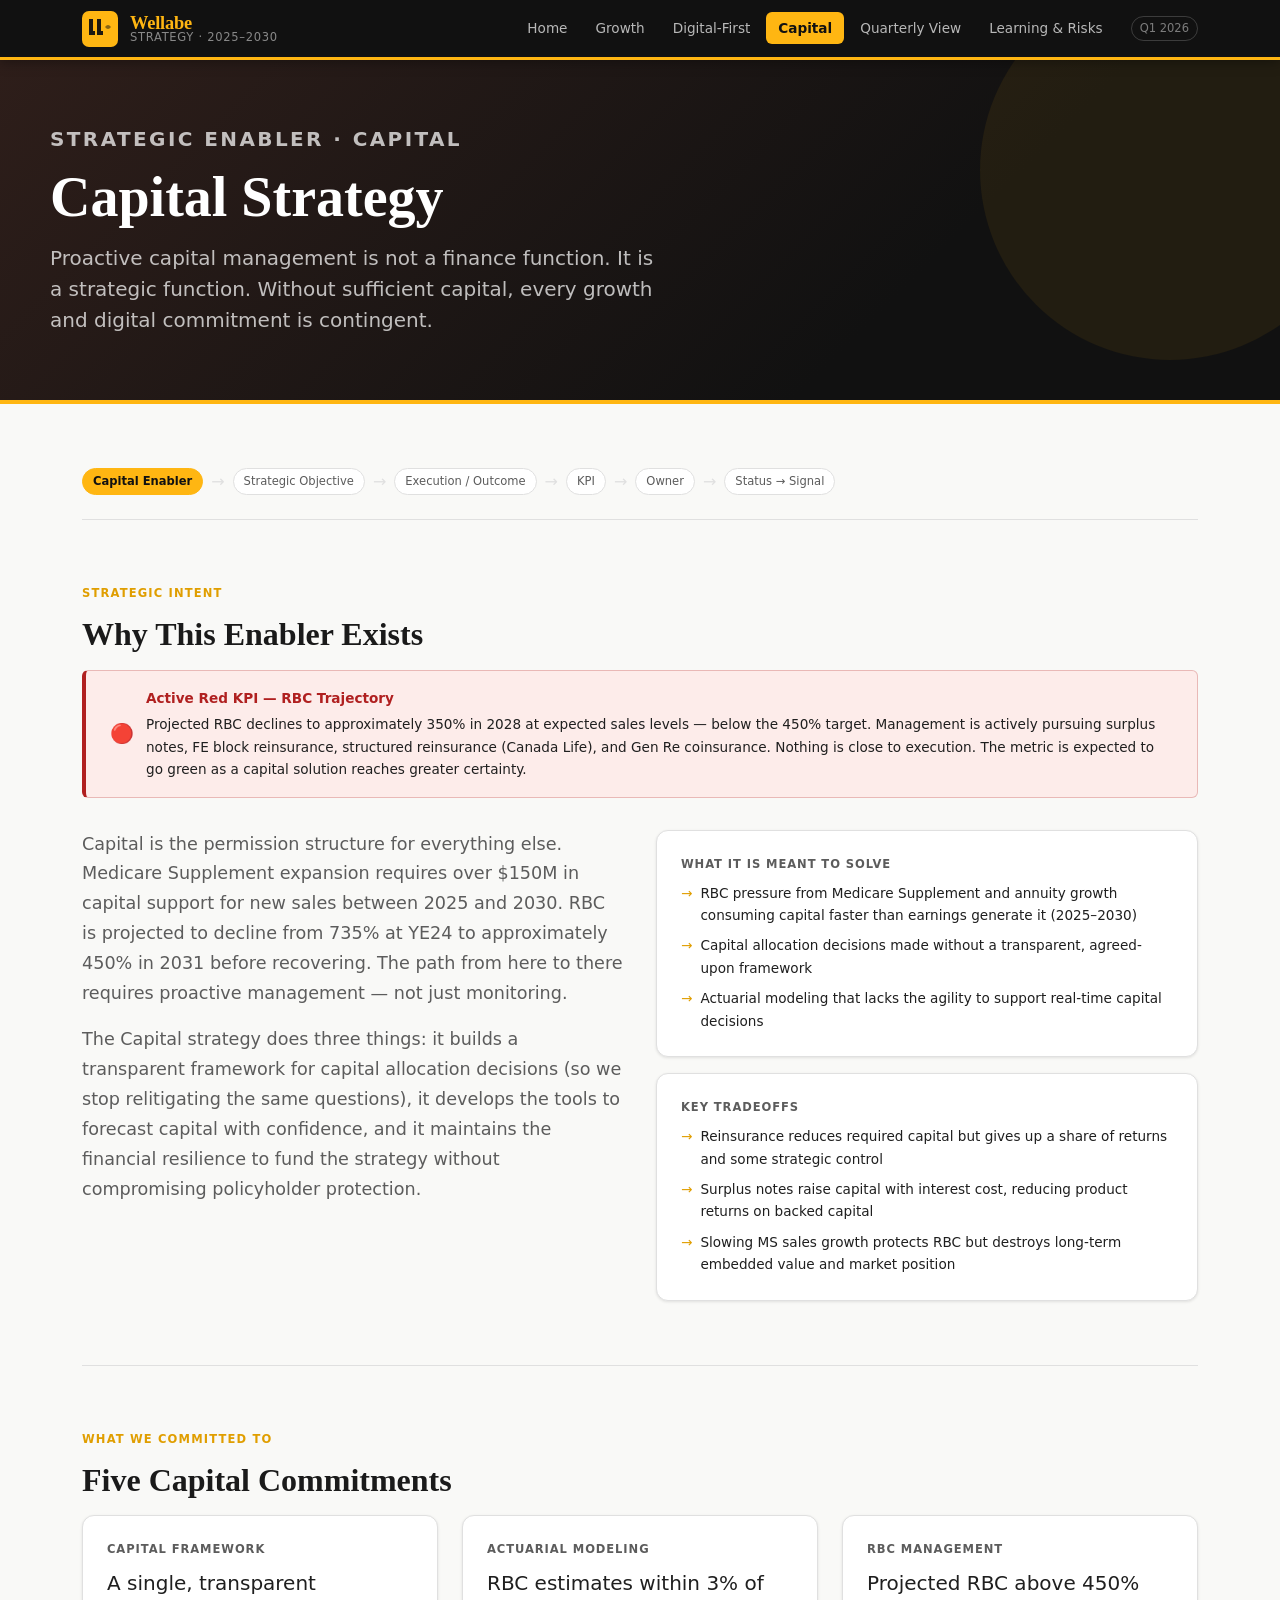
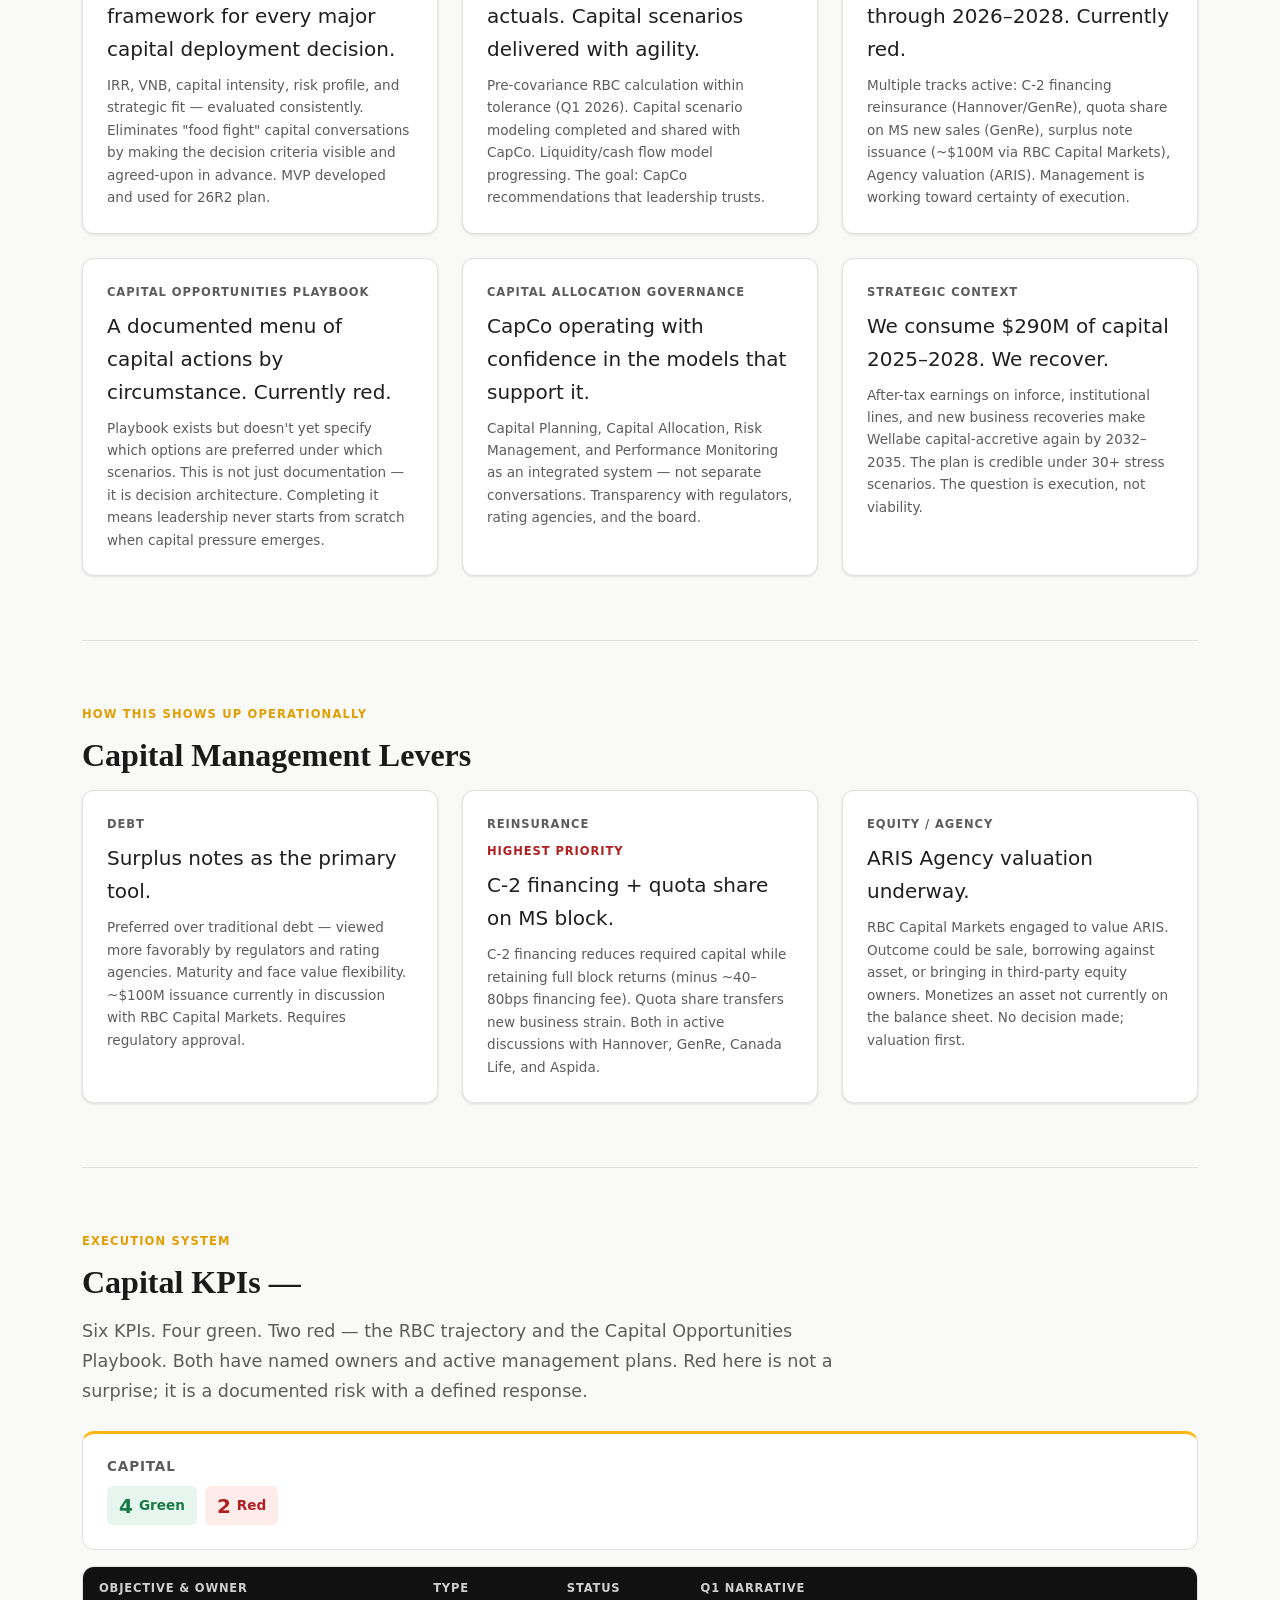
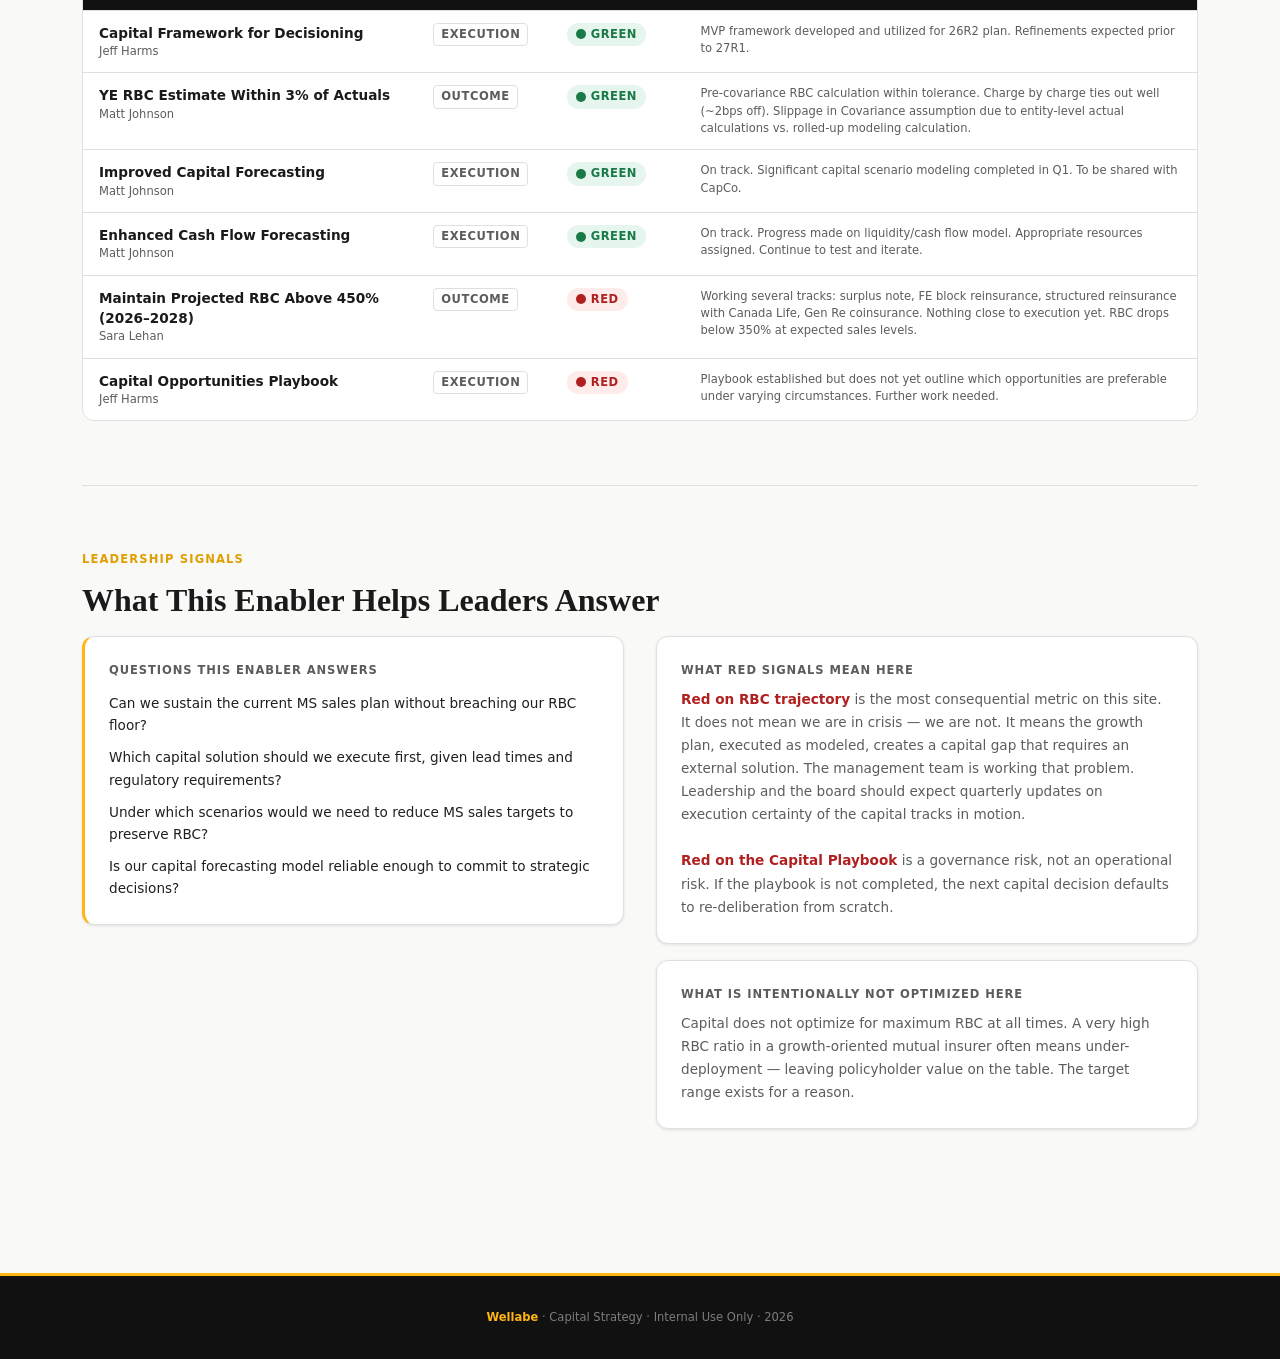
==== capital.html @ 517842a7 "Add files via upload" ====
<!DOCTYPE html>
<html lang="en">
<head>
  <meta charset="UTF-8">
  <meta name="viewport" content="width=device-width, initial-scale=1.0">
  <title>Capital Strategy — Wellabe 2025–2030</title>
  <link rel="stylesheet" href="css/style.css">
</head>
<body data-section="capital">

<nav class="site-nav">
  <div class="nav-inner">
    <a href="index.html" class="nav-logo">
      <svg class="nav-logo-icon" viewBox="0 0 36 36" fill="none" xmlns="http://www.w3.org/2000/svg">
        <rect width="36" height="36" rx="7" fill="#FFB612"/>
        <path d="M7 8 L7 24 L13 24 L13 20 L11 20 L11 8 Z" fill="#111111" opacity="0.95"/>
        <path d="M15 8 L15 24 L21 24 L21 20 L19 20 L19 8 Z" fill="#111111" opacity="0.95"/>
        <path d="M23 16 Q26 12 29 16 Q26 20 23 16 Z" fill="#111111" opacity="0.5"/>
      </svg>
      <div class="nav-logo-text">
        <span class="nav-logo-brand">Wellabe</span>
        <span class="nav-logo-sub">Strategy · 2025–2030</span>
      </div>
    </a>
    <ul class="nav-links">
      <li><a href="index.html"     class="nav-link">Home</a></li>
      <li><a href="growth.html"    class="nav-link">Growth</a></li>
      <li><a href="digital.html"   class="nav-link">Digital-First</a></li>
      <li><a href="capital.html"   class="nav-link active">Capital</a></li>
      <li><a href="quarterly.html" class="nav-link">Quarterly View</a></li>
      <li><a href="learning.html"  class="nav-link">Learning &amp; Risks</a></li>
      <span class="nav-badge" id="kpi-quarter"></span>
    </ul>
  </div>
</nav>

<header class="page-header capital">
  <div class="page-header-inner">
    <p class="page-header-eyebrow">Strategic Enabler · Capital</p>
    <h1>Capital Strategy</h1>
    <p>Proactive capital management is not a finance function. It is a strategic function. Without sufficient capital, every growth and digital commitment is contingent.</p>
  </div>
</header>

<main>
  <div class="page-wrap">

    <!-- TRACEABILITY -->
    <section class="section" style="padding-bottom:0;">
      <div class="trace-chain">
        <span class="trace-chain-item active">Capital Enabler</span>
        <span class="trace-chain-arrow">→</span>
        <span class="trace-chain-item">Strategic Objective</span>
        <span class="trace-chain-arrow">→</span>
        <span class="trace-chain-item">Execution / Outcome</span>
        <span class="trace-chain-arrow">→</span>
        <span class="trace-chain-item">KPI</span>
        <span class="trace-chain-arrow">→</span>
        <span class="trace-chain-item">Owner</span>
        <span class="trace-chain-arrow">→</span>
        <span class="trace-chain-item">Status → Signal</span>
      </div>
    </section>

    <!-- STRATEGIC INTENT -->
    <section class="section" aria-labelledby="intent-heading">
      <p class="section-label">Strategic Intent</p>
      <h2 class="section-title" id="intent-heading">Why This Enabler Exists</h2>

      <!-- Alert banner for active red KPI -->
      <div style="background:var(--status-red-bg);border:1px solid rgba(176,32,32,0.25);border-left:4px solid var(--status-red);border-radius:var(--radius);padding:var(--space-4) var(--space-5);margin-bottom:var(--space-6);">
        <div style="display:flex;align-items:center;gap:var(--space-3);">
          <span style="font-size:1.2rem;">🔴</span>
          <div>
            <p style="font-weight:700;color:var(--status-red);font-size:var(--text-sm);">Active Red KPI — RBC Trajectory</p>
            <p style="font-size:var(--text-sm);color:var(--wb-ink);margin-top:0.25rem;">Projected RBC declines to approximately 350% in 2028 at expected sales levels — below the 450% target. Management is actively pursuing surplus notes, FE block reinsurance, structured reinsurance (Canada Life), and Gen Re coinsurance. Nothing is close to execution. The metric is expected to go green as a capital solution reaches greater certainty.</p>
          </div>
        </div>
      </div>

      <div class="two-col">
        <div>
          <p class="section-body">Capital is the permission structure for everything else. Medicare Supplement expansion requires over $150M in capital support for new sales between 2025 and 2030. RBC is projected to decline from 735% at YE24 to approximately 450% in 2031 before recovering. The path from here to there requires proactive management — not just monitoring.</p>
          <p class="section-body" style="margin-top:1rem;">The Capital strategy does three things: it builds a transparent framework for capital allocation decisions (so we stop relitigating the same questions), it develops the tools to forecast capital with confidence, and it maintains the financial resilience to fund the strategy without compromising policyholder protection.</p>
        </div>
        <div>
          <div class="card" style="margin-bottom:var(--space-4);">
            <p class="card-label">What It Is Meant To Solve</p>
            <ul style="display:flex;flex-direction:column;gap:0.5rem;margin-top:0.5rem;">
              <li style="font-size:var(--text-sm);color:var(--wb-ink);display:flex;gap:0.5rem;"><span style="color:var(--wb-yellow-dark);">→</span>RBC pressure from Medicare Supplement and annuity growth consuming capital faster than earnings generate it (2025–2030)</li>
              <li style="font-size:var(--text-sm);color:var(--wb-ink);display:flex;gap:0.5rem;"><span style="color:var(--wb-yellow-dark);">→</span>Capital allocation decisions made without a transparent, agreed-upon framework</li>
              <li style="font-size:var(--text-sm);color:var(--wb-ink);display:flex;gap:0.5rem;"><span style="color:var(--wb-yellow-dark);">→</span>Actuarial modeling that lacks the agility to support real-time capital decisions</li>
            </ul>
          </div>
          <div class="card">
            <p class="card-label">Key Tradeoffs</p>
            <ul style="display:flex;flex-direction:column;gap:0.5rem;margin-top:0.5rem;">
              <li style="font-size:var(--text-sm);color:var(--wb-ink);display:flex;gap:0.5rem;"><span style="color:var(--wb-yellow-dark);">→</span>Reinsurance reduces required capital but gives up a share of returns and some strategic control</li>
              <li style="font-size:var(--text-sm);color:var(--wb-ink);display:flex;gap:0.5rem;"><span style="color:var(--wb-yellow-dark);">→</span>Surplus notes raise capital with interest cost, reducing product returns on backed capital</li>
              <li style="font-size:var(--text-sm);color:var(--wb-ink);display:flex;gap:0.5rem;"><span style="color:var(--wb-yellow-dark);">→</span>Slowing MS sales growth protects RBC but destroys long-term embedded value and market position</li>
            </ul>
          </div>
        </div>
      </div>
    </section>

    <!-- WHAT WE COMMITTED TO -->
    <section class="section" aria-labelledby="objectives-heading">
      <p class="section-label">What We Committed To</p>
      <h2 class="section-title" id="objectives-heading">Five Capital Commitments</h2>
      <div class="three-col">

        <div class="card">
          <p class="card-label">Capital Framework</p>
          <p class="card-title">A single, transparent framework for every major capital deployment decision.</p>
          <p class="card-body">IRR, VNB, capital intensity, risk profile, and strategic fit — evaluated consistently. Eliminates "food fight" capital conversations by making the decision criteria visible and agreed-upon in advance. MVP developed and used for 26R2 plan.</p>
        </div>

        <div class="card">
          <p class="card-label">Actuarial Modeling</p>
          <p class="card-title">RBC estimates within 3% of actuals. Capital scenarios delivered with agility.</p>
          <p class="card-body">Pre-covariance RBC calculation within tolerance (Q1 2026). Capital scenario modeling completed and shared with CapCo. Liquidity/cash flow model progressing. The goal: CapCo recommendations that leadership trusts.</p>
        </div>

        <div class="card">
          <p class="card-label">RBC Management</p>
          <p class="card-title">Projected RBC above 450% through 2026–2028. Currently red.</p>
          <p class="card-body">Multiple tracks active: C-2 financing reinsurance (Hannover/GenRe), quota share on MS new sales (GenRe), surplus note issuance (~$100M via RBC Capital Markets), Agency valuation (ARIS). Management is working toward certainty of execution.</p>
        </div>

        <div class="card">
          <p class="card-label">Capital Opportunities Playbook</p>
          <p class="card-title">A documented menu of capital actions by circumstance. Currently red.</p>
          <p class="card-body">Playbook exists but doesn't yet specify which options are preferred under which scenarios. This is not just documentation — it is decision architecture. Completing it means leadership never starts from scratch when capital pressure emerges.</p>
        </div>

        <div class="card">
          <p class="card-label">Capital Allocation Governance</p>
          <p class="card-title">CapCo operating with confidence in the models that support it.</p>
          <p class="card-body">Capital Planning, Capital Allocation, Risk Management, and Performance Monitoring as an integrated system — not separate conversations. Transparency with regulators, rating agencies, and the board.</p>
        </div>

        <div class="card">
          <p class="card-label">Strategic Context</p>
          <p class="card-title">We consume $290M of capital 2025–2028. We recover.</p>
          <p class="card-body">After-tax earnings on inforce, institutional lines, and new business recoveries make Wellabe capital-accretive again by 2032–2035. The plan is credible under 30+ stress scenarios. The question is execution, not viability.</p>
        </div>

      </div>
    </section>

    <!-- CAPITAL LEVERS -->
    <section class="section" aria-labelledby="levers-heading">
      <p class="section-label">How This Shows Up Operationally</p>
      <h2 class="section-title" id="levers-heading">Capital Management Levers</h2>
      <div class="three-col">
        <div class="card">
          <p class="card-label">Debt</p>
          <p class="card-title">Surplus notes as the primary tool.</p>
          <p class="card-body">Preferred over traditional debt — viewed more favorably by regulators and rating agencies. Maturity and face value flexibility. ~$100M issuance currently in discussion with RBC Capital Markets. Requires regulatory approval.</p>
        </div>
        <div class="card">
          <p class="card-label">Reinsurance</p>
          <p class="card-label" style="color:var(--status-red);margin-top:0.5rem;">Highest Priority</p>
          <p class="card-title">C-2 financing + quota share on MS block.</p>
          <p class="card-body">C-2 financing reduces required capital while retaining full block returns (minus ~40–80bps financing fee). Quota share transfers new business strain. Both in active discussions with Hannover, GenRe, Canada Life, and Aspida.</p>
        </div>
        <div class="card">
          <p class="card-label">Equity / Agency</p>
          <p class="card-title">ARIS Agency valuation underway.</p>
          <p class="card-body">RBC Capital Markets engaged to value ARIS. Outcome could be sale, borrowing against asset, or bringing in third-party equity owners. Monetizes an asset not currently on the balance sheet. No decision made; valuation first.</p>
        </div>
      </div>
    </section>

    <!-- KPI SECTION -->
    <section class="section" aria-labelledby="kpi-heading">
      <p class="section-label">Execution System</p>
      <h2 class="section-title" id="kpi-heading">Capital KPIs — <span id="kpi-quarter"></span></h2>
      <p class="section-body" style="margin-bottom:var(--space-5);">Six KPIs. Four green. Two red — the RBC trajectory and the Capital Opportunities Playbook. Both have named owners and active management plans. Red here is not a surprise; it is a documented risk with a defined response.</p>

      <div id="kpi-summary"></div>

      <div class="kpi-table-wrap">
        <table class="kpi-table" aria-label="Capital KPI status table">
          <thead>
            <tr>
              <th style="width:30%">Objective &amp; Owner</th>
              <th style="width:12%">Type</th>
              <th style="width:12%">Status</th>
              <th>Q1 Narrative</th>
            </tr>
          </thead>
          <tbody id="kpi-table-body">
            <tr><td colspan="4" style="padding:2rem;text-align:center;color:var(--wb-muted);">Loading KPI data…</td></tr>
          </tbody>
        </table>
      </div>
    </section>

    <!-- LEADERSHIP SIGNALS -->
    <section class="section" aria-labelledby="decisions-heading">
      <p class="section-label">Leadership Signals</p>
      <h2 class="section-title" id="decisions-heading">What This Enabler Helps Leaders Answer</h2>
      <div class="two-col">
        <div>
          <div class="card" style="border-left:3px solid var(--wb-yellow);">
            <p class="card-label">Questions This Enabler Answers</p>
            <ul style="display:flex;flex-direction:column;gap:0.6rem;margin-top:0.75rem;">
              <li style="font-size:var(--text-sm);">Can we sustain the current MS sales plan without breaching our RBC floor?</li>
              <li style="font-size:var(--text-sm);">Which capital solution should we execute first, given lead times and regulatory requirements?</li>
              <li style="font-size:var(--text-sm);">Under which scenarios would we need to reduce MS sales targets to preserve RBC?</li>
              <li style="font-size:var(--text-sm);">Is our capital forecasting model reliable enough to commit to strategic decisions?</li>
            </ul>
          </div>
        </div>
        <div>
          <div class="card">
            <p class="card-label">What Red Signals Mean Here</p>
            <p style="font-size:var(--text-sm);color:var(--wb-muted);margin-top:0.5rem;line-height:1.7;">
              <strong style="color:var(--status-red);">Red on RBC trajectory</strong> is the most consequential metric on this site. It does not mean we are in crisis — we are not. It means the growth plan, executed as modeled, creates a capital gap that requires an external solution. The management team is working that problem. Leadership and the board should expect quarterly updates on execution certainty of the capital tracks in motion.<br><br>
              <strong style="color:var(--status-red);">Red on the Capital Playbook</strong> is a governance risk, not an operational risk. If the playbook is not completed, the next capital decision defaults to re-deliberation from scratch.
            </p>
          </div>
          <div class="card" style="margin-top:var(--space-4);">
            <p class="card-label">What Is Intentionally Not Optimized Here</p>
            <p style="font-size:var(--text-sm);color:var(--wb-muted);margin-top:0.5rem;line-height:1.7;">Capital does not optimize for maximum RBC at all times. A very high RBC ratio in a growth-oriented mutual insurer often means under-deployment — leaving policyholder value on the table. The target range exists for a reason.</p>
          </div>
        </div>
      </div>
    </section>

  </div>
</main>

<footer class="site-footer">
  <p><strong>Wellabe</strong> · Capital Strategy · Internal Use Only · <script>document.write(new Date().getFullYear())</script></p>
</footer>

<script src="js/main.js"></script>
</body>
</html>
---- css/style.css ----
/* ============================================================
   WELLABE STRATEGY OPERATING SYSTEM — STYLESHEET
   Brand: Wellabe yellow (#FFB612) + black (#1A1A1A)
   ============================================================ */

/* ---- DESIGN TOKENS ---- */
:root {
  /* Wellabe brand palette — yellow & black */
  --wb-yellow:       #FFB612;   /* Primary brand yellow */
  --wb-yellow-dark:  #E09E00;
  --wb-yellow-light: #FFF8E1;
  --wb-yellow-mid:   #FFD970;

  --wb-black:        #111111;   /* Deep black */
  --wb-slate:        #1A1A1A;   /* Near-black for headers */
  --wb-ink:          #1F1F1F;
  --wb-muted:        #5C5C5C;
  --wb-border:       #E0E0E0;

  --wb-bg:           #F9F9F7;
  --wb-white:        #FFFFFF;

  /* Status colors */
  --status-green:    #1A7A47;
  --status-green-bg: #E6F5ED;
  --status-yellow:   #8A6200;
  --status-yellow-bg:#FFF8E1;
  --status-red:      #B02020;
  --status-red-bg:   #FDECEA;

  /* Type scale */
  --font-display: 'Playfair Display', Georgia, serif;
  --font-body:    'DM Sans', system-ui, sans-serif;

  --text-xs:   0.72rem;
  --text-sm:   0.85rem;
  --text-base: 1rem;
  --text-md:   1.1rem;
  --text-lg:   1.25rem;
  --text-xl:   1.55rem;
  --text-2xl:  2rem;
  --text-3xl:  2.75rem;
  --text-hero: 3.5rem;

  --space-1: 0.25rem;
  --space-2: 0.5rem;
  --space-3: 0.75rem;
  --space-4: 1rem;
  --space-5: 1.5rem;
  --space-6: 2rem;
  --space-8: 3rem;
  --space-10: 4rem;
  --space-12: 5rem;

  --radius-sm: 3px;
  --radius:    6px;
  --radius-lg: 12px;

  --shadow-sm: 0 1px 3px rgba(0,0,0,0.10);
  --shadow:    0 2px 10px rgba(0,0,0,0.13);
  --shadow-lg: 0 8px 32px rgba(0,0,0,0.16);

  --max-w: 1180px;
  --nav-h: 60px;
}

/* ---- RESET & BASE ---- */
*, *::before, *::after { box-sizing: border-box; margin: 0; padding: 0; }
html { font-size: 16px; scroll-behavior: smooth; }
body {
  font-family: var(--font-body);
  font-size: var(--text-base);
  color: var(--wb-ink);
  background: var(--wb-bg);
  line-height: 1.65;
  -webkit-font-smoothing: antialiased;
}
a { color: var(--wb-black); text-decoration: none; }
a:hover { text-decoration: underline; }
h1, h2, h3, h4, h5 {
  font-family: var(--font-display);
  color: var(--wb-slate);
  line-height: 1.2;
  font-weight: 700;
}
img { display: block; max-width: 100%; }
ul { list-style: none; }

@import url('https://fonts.googleapis.com/css2?family=Playfair+Display:wght@600;700;800&family=DM+Sans:wght@300;400;500;600&display=swap');

/* ============================================================
   NAVIGATION
   ============================================================ */
.site-nav {
  position: sticky;
  top: 0;
  z-index: 100;
  background: var(--wb-black);
  border-bottom: 3px solid var(--wb-yellow);
  height: var(--nav-h);
  display: flex;
  align-items: center;
  box-shadow: 0 2px 12px rgba(0,0,0,0.35);
}

.nav-inner {
  max-width: var(--max-w);
  margin: 0 auto;
  padding: 0 var(--space-6);
  width: 100%;
  display: flex;
  align-items: center;
  justify-content: space-between;
  gap: var(--space-6);
}

.nav-logo {
  display: flex;
  align-items: center;
  gap: var(--space-3);
  text-decoration: none;
  flex-shrink: 0;
}
.nav-logo:hover { text-decoration: none; }

.nav-logo-icon { width: 36px; height: 36px; flex-shrink: 0; }

.nav-logo-text {
  display: flex;
  flex-direction: column;
  line-height: 1;
}

.nav-logo-brand {
  font-family: var(--font-display);
  font-size: 1.15rem;
  font-weight: 700;
  color: var(--wb-yellow);
  letter-spacing: -0.01em;
}

.nav-logo-sub {
  font-size: var(--text-xs);
  color: rgba(255,255,255,0.5);
  letter-spacing: 0.06em;
  text-transform: uppercase;
  font-weight: 500;
}

.nav-links {
  display: flex;
  align-items: center;
  gap: var(--space-1);
}

.nav-link {
  font-size: var(--text-sm);
  font-weight: 500;
  color: rgba(255,255,255,0.7);
  padding: var(--space-2) var(--space-3);
  border-radius: var(--radius);
  transition: color 0.15s, background 0.15s;
  white-space: nowrap;
}
.nav-link:hover { color: var(--wb-yellow); background: rgba(255,182,18,0.12); text-decoration: none; }
.nav-link.active { color: var(--wb-black); background: var(--wb-yellow); font-weight: 600; }

.nav-badge {
  display: inline-flex;
  align-items: center;
  gap: var(--space-1);
  font-size: var(--text-xs);
  color: rgba(255,255,255,0.45);
  border: 1px solid rgba(255,255,255,0.18);
  border-radius: 20px;
  padding: 2px var(--space-2);
  margin-left: var(--space-3);
  font-weight: 500;
}

/* ============================================================
   PAGE WRAPPER
   ============================================================ */
.page-wrap {
  max-width: var(--max-w);
  margin: 0 auto;
  padding: 0 var(--space-6);
}

/* ============================================================
   HERO / PAGE HEADERS
   ============================================================ */
.page-header {
  background: var(--wb-black);
  color: var(--wb-white);
  padding: var(--space-10) var(--space-6);
  position: relative;
  overflow: hidden;
  border-bottom: 4px solid var(--wb-yellow);
}

.page-header::before {
  content: '';
  position: absolute;
  inset: 0;
  background: linear-gradient(135deg, #2a2a2a 0%, var(--wb-black) 70%);
}

/* Yellow accent circle */
.page-header::after {
  content: '';
  position: absolute;
  top: -80px;
  right: -80px;
  width: 380px;
  height: 380px;
  border-radius: 50%;
  background: var(--wb-yellow);
  opacity: 0.07;
  pointer-events: none;
}

.page-header-inner {
  position: relative;
  max-width: var(--max-w);
  margin: 0 auto;
}

.page-header-eyebrow {
  font-size: var(--text-xs);
  letter-spacing: 0.12em;
  text-transform: uppercase;
  color: var(--wb-yellow);
  font-weight: 600;
  margin-bottom: var(--space-3);
}

.page-header h1 {
  font-size: var(--text-hero);
  color: var(--wb-white);
  max-width: 720px;
  margin-bottom: var(--space-4);
  line-height: 1.08;
}

.page-header p {
  font-size: var(--text-lg);
  color: rgba(255,255,255,0.72);
  max-width: 620px;
  line-height: 1.55;
}

/* Enabler-specific accents */
.page-header.growth::before  { background: linear-gradient(135deg, #1e2e1e 0%, var(--wb-black) 70%); }
.page-header.digital::before { background: linear-gradient(135deg, #1a1e2e 0%, var(--wb-black) 70%); }
.page-header.capital::before { background: linear-gradient(135deg, #2e1e1a 0%, var(--wb-black) 70%); }

/* ============================================================
   SECTION LAYOUT
   ============================================================ */
.section { padding: var(--space-10) 0; }
.section + .section { border-top: 1px solid var(--wb-border); }

.section-label {
  font-size: var(--text-xs);
  letter-spacing: 0.1em;
  text-transform: uppercase;
  color: var(--wb-yellow-dark);
  font-weight: 700;
  margin-bottom: var(--space-3);
}

.section-title { font-size: var(--text-2xl); margin-bottom: var(--space-4); }

.section-body {
  font-size: var(--text-md);
  color: var(--wb-muted);
  max-width: 760px;
  line-height: 1.7;
}

.two-col   { display: grid; grid-template-columns: 1fr 1fr; gap: var(--space-6); }
.three-col { display: grid; grid-template-columns: repeat(3, 1fr); gap: var(--space-5); }

/* ============================================================
   CARDS
   ============================================================ */
.card {
  background: var(--wb-white);
  border: 1px solid var(--wb-border);
  border-radius: var(--radius-lg);
  padding: var(--space-5);
  box-shadow: var(--shadow-sm);
}

.card-label {
  font-size: var(--text-xs);
  letter-spacing: 0.08em;
  text-transform: uppercase;
  color: var(--wb-muted);
  font-weight: 600;
  margin-bottom: var(--space-2);
}

.card-title { font-size: var(--text-lg); margin-bottom: var(--space-2); }
.card-body  { font-size: var(--text-sm); color: var(--wb-muted); line-height: 1.65; }

/* ============================================================
   STATUS CHIPS & DOTS
   ============================================================ */
.status-dot {
  display: inline-block;
  width: 10px; height: 10px;
  border-radius: 50%;
  flex-shrink: 0;
}
.status-dot.green  { background: var(--status-green); }
.status-dot.yellow { background: #F0B429; }
.status-dot.red    { background: var(--status-red); }

.status-chip {
  display: inline-flex;
  align-items: center;
  gap: 5px;
  font-size: var(--text-xs);
  font-weight: 600;
  letter-spacing: 0.04em;
  text-transform: uppercase;
  padding: 3px 9px;
  border-radius: 20px;
}
.status-chip.green  { color: var(--status-green);  background: var(--status-green-bg); }
.status-chip.yellow { color: var(--status-yellow); background: var(--status-yellow-bg); }
.status-chip.red    { color: var(--status-red);    background: var(--status-red-bg); }

/* ============================================================
   KPI SCORECARD
   ============================================================ */
.kpi-summary-bar {
  display: grid;
  grid-template-columns: repeat(3, 1fr);
  gap: var(--space-4);
  margin-bottom: var(--space-6);
}

.kpi-summary-card {
  background: var(--wb-white);
  border: 1px solid var(--wb-border);
  border-top: 3px solid var(--wb-yellow);
  border-radius: var(--radius-lg);
  padding: var(--space-5);
  display: flex;
  flex-direction: column;
  gap: var(--space-3);
}

.kpi-summary-card h4 {
  font-family: var(--font-body);
  font-size: var(--text-sm);
  font-weight: 600;
  color: var(--wb-muted);
  text-transform: uppercase;
  letter-spacing: 0.06em;
}

.kpi-summary-pills { display: flex; gap: var(--space-2); flex-wrap: wrap; }

.kpi-pill {
  display: flex;
  align-items: center;
  gap: 6px;
  padding: var(--space-2) var(--space-3);
  border-radius: var(--radius);
  font-size: var(--text-sm);
  font-weight: 600;
}
.kpi-pill .kpi-count { font-size: var(--text-lg); font-weight: 700; line-height: 1; }
.kpi-pill.green  { background: var(--status-green-bg);  color: var(--status-green); }
.kpi-pill.yellow { background: var(--status-yellow-bg); color: var(--status-yellow); }
.kpi-pill.red    { background: var(--status-red-bg);    color: var(--status-red); }

.kpi-table-wrap {
  overflow: hidden;
  border: 1px solid var(--wb-border);
  border-radius: var(--radius-lg);
  background: var(--wb-white);
  margin-top: var(--space-4);
}

.kpi-table {
  width: 100%;
  border-collapse: collapse;
  font-size: var(--text-sm);
}

.kpi-table th {
  background: var(--wb-black);
  color: rgba(255,255,255,0.8);
  font-family: var(--font-body);
  font-size: var(--text-xs);
  font-weight: 600;
  text-transform: uppercase;
  letter-spacing: 0.07em;
  padding: var(--space-3) var(--space-4);
  text-align: left;
}

.kpi-table td {
  padding: var(--space-3) var(--space-4);
  border-top: 1px solid var(--wb-border);
  vertical-align: top;
  line-height: 1.5;
}
.kpi-table tr:hover td { background: var(--wb-yellow-light); }
.kpi-table .kpi-objective { font-weight: 600; color: var(--wb-slate); }
.kpi-table .kpi-owner     { color: var(--wb-muted); font-size: var(--text-xs); }
.kpi-table .kpi-narrative { color: var(--wb-muted); font-size: var(--text-xs); max-width: 480px; }

.kpi-type-badge {
  display: inline-block;
  font-size: var(--text-xs);
  font-weight: 600;
  padding: 2px 7px;
  border-radius: 4px;
  border: 1px solid var(--wb-border);
  color: var(--wb-muted);
  text-transform: uppercase;
  letter-spacing: 0.05em;
}

/* ============================================================
   BELIEF BLOCKS
   ============================================================ */
.belief-grid { display: grid; grid-template-columns: repeat(2, 1fr); gap: var(--space-4); }

.belief-card {
  background: var(--wb-white);
  border: 1px solid var(--wb-border);
  border-left: 4px solid var(--wb-yellow);
  border-radius: var(--radius);
  padding: var(--space-4) var(--space-5);
}

.belief-card h4 {
  font-size: var(--text-base);
  margin-bottom: var(--space-2);
  font-family: var(--font-body);
  font-weight: 600;
}
.belief-card p { font-size: var(--text-sm); color: var(--wb-muted); line-height: 1.6; }

/* ============================================================
   ENABLER TILES
   ============================================================ */
.enabler-grid { display: grid; grid-template-columns: repeat(3, 1fr); gap: var(--space-5); }

.enabler-tile {
  background: var(--wb-white);
  border: 1px solid var(--wb-border);
  border-radius: var(--radius-lg);
  padding: var(--space-6);
  text-decoration: none;
  transition: box-shadow 0.2s, transform 0.2s, border-color 0.2s;
  display: flex;
  flex-direction: column;
  gap: var(--space-3);
  position: relative;
  overflow: hidden;
}
.enabler-tile:hover {
  box-shadow: var(--shadow-lg);
  transform: translateY(-2px);
  border-color: var(--wb-yellow);
  text-decoration: none;
}

.enabler-tile-accent {
  position: absolute;
  top: 0; left: 0; right: 0;
  height: 4px;
  background: var(--wb-yellow);
}

.enabler-tile-icon {
  width: 44px; height: 44px;
  border-radius: var(--radius);
  display: flex;
  align-items: center;
  justify-content: center;
  font-size: 1.3rem;
  background: var(--wb-yellow-light);
}

.enabler-tile h3 { font-size: var(--text-lg); color: var(--wb-slate); }
.enabler-tile p  { font-size: var(--text-sm); color: var(--wb-muted); line-height: 1.6; flex: 1; }

.enabler-tile-status {
  display: flex;
  align-items: center;
  gap: var(--space-3);
  padding-top: var(--space-3);
  border-top: 1px solid var(--wb-border);
  flex-wrap: wrap;
}

.enabler-tile-link { font-size: var(--text-sm); font-weight: 600; color: var(--wb-yellow-dark); margin-left: auto; }

/* ============================================================
   NORTH STAR BLOCK
   ============================================================ */
.north-star-block {
  background: var(--wb-black);
  border-radius: var(--radius-lg);
  padding: var(--space-8);
  color: var(--wb-white);
  position: relative;
  overflow: hidden;
  margin-bottom: var(--space-8);
  border-left: 6px solid var(--wb-yellow);
}

.north-star-block::before {
  content: '';
  position: absolute;
  right: -60px; top: -60px;
  width: 280px; height: 280px;
  border-radius: 50%;
  background: var(--wb-yellow);
  opacity: 0.08;
}

.north-star-label {
  font-size: var(--text-xs);
  letter-spacing: 0.12em;
  text-transform: uppercase;
  color: var(--wb-yellow);
  font-weight: 700;
  margin-bottom: var(--space-3);
}

.north-star-block h2 {
  font-size: var(--text-3xl);
  color: var(--wb-white);
  max-width: 640px;
  line-height: 1.15;
  position: relative;
}

.north-star-block p {
  margin-top: var(--space-4);
  color: rgba(255,255,255,0.68);
  max-width: 560px;
  font-size: var(--text-md);
  position: relative;
}

/* ============================================================
   QUARTERLY MEMO
   ============================================================ */
.memo-block {
  background: var(--wb-white);
  border: 1px solid var(--wb-border);
  border-radius: var(--radius-lg);
  overflow: hidden;
}

.memo-header {
  background: var(--wb-black);
  color: var(--wb-white);
  padding: var(--space-5) var(--space-6);
  display: flex;
  align-items: center;
  justify-content: space-between;
  flex-wrap: wrap;
  gap: var(--space-3);
  border-bottom: 3px solid var(--wb-yellow);
}

.memo-header h3 { font-size: var(--text-xl); color: var(--wb-white); }
.memo-meta      { font-size: var(--text-xs); color: rgba(255,255,255,0.5); letter-spacing: 0.06em; text-transform: uppercase; }

.memo-body { padding: var(--space-6); }

.memo-item {
  padding: var(--space-4) 0;
  border-bottom: 1px solid var(--wb-border);
  display: grid;
  grid-template-columns: 100px 1fr;
  gap: var(--space-4);
  align-items: start;
}
.memo-item:last-child { border-bottom: none; }

.memo-item-label {
  font-size: var(--text-xs);
  font-weight: 700;
  text-transform: uppercase;
  letter-spacing: 0.07em;
  color: var(--wb-muted);
  padding-top: 2px;
}
.memo-item-body { font-size: var(--text-sm); line-height: 1.7; color: var(--wb-ink); }

/* ============================================================
   LEARNING & DECISIONS EDITOR
   ============================================================ */
.learning-controls { display: flex; gap: var(--space-3); margin-bottom: var(--space-5); flex-wrap: wrap; }

.btn {
  display: inline-flex;
  align-items: center;
  gap: var(--space-2);
  padding: var(--space-2) var(--space-4);
  border-radius: var(--radius);
  font-size: var(--text-sm);
  font-weight: 600;
  cursor: pointer;
  border: none;
  transition: opacity 0.15s, box-shadow 0.15s;
  font-family: var(--font-body);
}
.btn:hover { opacity: 0.88; box-shadow: var(--shadow); }

.btn-primary  { background: var(--wb-yellow); color: var(--wb-black); }
.btn-ghost    { background: var(--wb-white); color: var(--wb-muted); border: 1px solid var(--wb-border); }
.btn-danger   { background: var(--status-red-bg); color: var(--status-red); border: 1px solid rgba(176,32,32,0.2); }

.learning-items { display: flex; flex-direction: column; gap: var(--space-4); }

.learning-item {
  background: var(--wb-white);
  border: 1px solid var(--wb-border);
  border-radius: var(--radius-lg);
  padding: var(--space-5);
  position: relative;
}

.learning-item-header {
  display: flex;
  align-items: flex-start;
  justify-content: space-between;
  gap: var(--space-4);
  margin-bottom: var(--space-3);
}

.learning-item-type {
  display: inline-flex;
  align-items: center;
  gap: 5px;
  font-size: var(--text-xs);
  font-weight: 700;
  text-transform: uppercase;
  letter-spacing: 0.07em;
  padding: 3px 9px;
  border-radius: 20px;
}
.learning-item-type.decision   { background: #EAF4FB; color: #1A6FA0; }
.learning-item-type.assumption { background: var(--status-yellow-bg); color: var(--status-yellow); }
.learning-item-type.risk       { background: var(--status-red-bg); color: var(--status-red); }

.learning-item h4          { font-size: var(--text-base); font-family: var(--font-body); font-weight: 600; }
.learning-item-meta        { font-size: var(--text-xs); color: var(--wb-muted); margin-top: var(--space-1); }
.learning-item-body        { font-size: var(--text-sm); color: var(--wb-muted); line-height: 1.65; margin-bottom: var(--space-2); }

.learning-item-impact {
  font-size: var(--text-xs);
  font-weight: 600;
  color: var(--wb-ink);
  background: var(--wb-bg);
  padding: var(--space-2) var(--space-3);
  border-radius: var(--radius-sm);
  border-left: 3px solid var(--wb-yellow);
}

.learning-item-actions {
  position: absolute;
  top: var(--space-4); right: var(--space-4);
  display: flex;
  gap: var(--space-2);
  opacity: 0;
  transition: opacity 0.15s;
}
.learning-item:hover .learning-item-actions { opacity: 1; }

/* ============================================================
   MODAL
   ============================================================ */
.modal-overlay {
  display: none;
  position: fixed;
  inset: 0;
  background: rgba(0,0,0,0.6);
  z-index: 200;
  align-items: center;
  justify-content: center;
  padding: var(--space-4);
}
.modal-overlay.open { display: flex; }

.modal {
  background: var(--wb-white);
  border-radius: var(--radius-lg);
  padding: var(--space-6);
  width: 100%;
  max-width: 580px;
  box-shadow: var(--shadow-lg);
  border-top: 4px solid var(--wb-yellow);
}

.modal h3 { font-size: var(--text-xl); margin-bottom: var(--space-5); }

.form-group { margin-bottom: var(--space-4); }
.form-group label { display: block; font-size: var(--text-sm); font-weight: 600; color: var(--wb-ink); margin-bottom: var(--space-2); }
.form-group input,
.form-group select,
.form-group textarea {
  width: 100%;
  padding: var(--space-2) var(--space-3);
  border: 1px solid var(--wb-border);
  border-radius: var(--radius);
  font-family: var(--font-body);
  font-size: var(--text-sm);
  color: var(--wb-ink);
  background: var(--wb-bg);
  transition: border-color 0.15s;
}
.form-group input:focus,
.form-group select:focus,
.form-group textarea:focus {
  outline: none;
  border-color: var(--wb-yellow);
  box-shadow: 0 0 0 3px rgba(255,182,18,0.18);
}
.form-group textarea { resize: vertical; min-height: 80px; }

.modal-actions { display: flex; justify-content: flex-end; gap: var(--space-3); margin-top: var(--space-5); }

/* ============================================================
   STRATEGY LAYERS
   ============================================================ */
.strategy-layers { display: flex; flex-direction: column; gap: var(--space-2); }

.strategy-layer {
  background: var(--wb-white);
  border: 1px solid var(--wb-border);
  border-radius: var(--radius);
  padding: var(--space-4) var(--space-5);
  display: flex;
  align-items: center;
  gap: var(--space-4);
}

.strategy-layer-num {
  width: 28px; height: 28px;
  border-radius: 50%;
  background: var(--wb-yellow);
  color: var(--wb-black);
  display: flex;
  align-items: center;
  justify-content: center;
  font-size: var(--text-xs);
  font-weight: 800;
  flex-shrink: 0;
}

.strategy-layer-body h4 { font-family: var(--font-body); font-weight: 600; font-size: var(--text-sm); color: var(--wb-slate); }
.strategy-layer-body p  { font-size: var(--text-xs); color: var(--wb-muted); margin-top: 2px; }

/* ============================================================
   PHASE CARDS
   ============================================================ */
.phases { display: grid; grid-template-columns: repeat(3, 1fr); gap: var(--space-4); }

.phase-card {
  background: var(--wb-white);
  border: 1px solid var(--wb-border);
  border-radius: var(--radius-lg);
  overflow: hidden;
}

.phase-header {
  background: var(--wb-black);
  padding: var(--space-3) var(--space-4);
  border-bottom: 3px solid var(--wb-yellow);
}
.phase-header h4       { font-family: var(--font-body); font-size: var(--text-sm); font-weight: 700; color: var(--wb-white); }
.phase-header .phase-dates { font-size: var(--text-xs); color: var(--wb-yellow); margin-top: 1px; }

.phase-body { padding: var(--space-4); }
.phase-body ul { display: flex; flex-direction: column; gap: var(--space-2); }
.phase-body li {
  font-size: var(--text-sm);
  color: var(--wb-ink);
  padding-left: var(--space-4);
  position: relative;
  line-height: 1.5;
}
.phase-body li::before {
  content: '→';
  position: absolute;
  left: 0;
  color: var(--wb-yellow-dark);
  font-size: var(--text-xs);
  top: 1px;
  font-weight: 700;
}

/* ============================================================
   TRACEABILITY CHAIN
   ============================================================ */
.trace-chain {
  display: flex;
  align-items: center;
  gap: var(--space-2);
  flex-wrap: wrap;
  font-size: var(--text-xs);
  color: var(--wb-muted);
  margin-bottom: var(--space-5);
}
.trace-chain-item {
  background: var(--wb-white);
  border: 1px solid var(--wb-border);
  padding: 3px 10px;
  border-radius: 20px;
  font-weight: 500;
  white-space: nowrap;
}
.trace-chain-item.active {
  background: var(--wb-yellow);
  border-color: var(--wb-yellow);
  color: var(--wb-black);
  font-weight: 700;
}
.trace-chain-arrow { color: var(--wb-border); font-size: 1rem; }

/* ============================================================
   FOOTER
   ============================================================ */
.site-footer {
  background: var(--wb-black);
  color: rgba(255,255,255,0.45);
  padding: var(--space-6);
  margin-top: var(--space-12);
  font-size: var(--text-xs);
  text-align: center;
  border-top: 3px solid var(--wb-yellow);
}
.site-footer strong { color: var(--wb-yellow); font-weight: 600; }

/* ============================================================
   UTILITIES
   ============================================================ */
.tag {
  display: inline-block;
  padding: 2px 8px;
  border-radius: 4px;
  font-size: var(--text-xs);
  font-weight: 600;
  background: var(--wb-yellow-light);
  color: var(--wb-yellow-dark);
}
.divider { border: none; border-top: 1px solid var(--wb-border); margin: var(--space-6) 0; }

/* ============================================================
   RESPONSIVE
   ============================================================ */
@media (max-width: 900px) {
  :root { --text-hero: 2.4rem; --text-3xl: 2rem; }
  .enabler-grid, .three-col, .phases, .kpi-summary-bar { grid-template-columns: 1fr 1fr; }
  .belief-grid, .two-col { grid-template-columns: 1fr; }
  .nav-links { display: none; }
}
@media (max-width: 600px) {
  :root { --text-hero: 2rem; }
  .enabler-grid, .three-col, .phases, .kpi-summary-bar { grid-template-columns: 1fr; }
  .page-wrap { padding: 0 var(--space-4); }
  .memo-item { grid-template-columns: 1fr; gap: var(--space-1); }
}
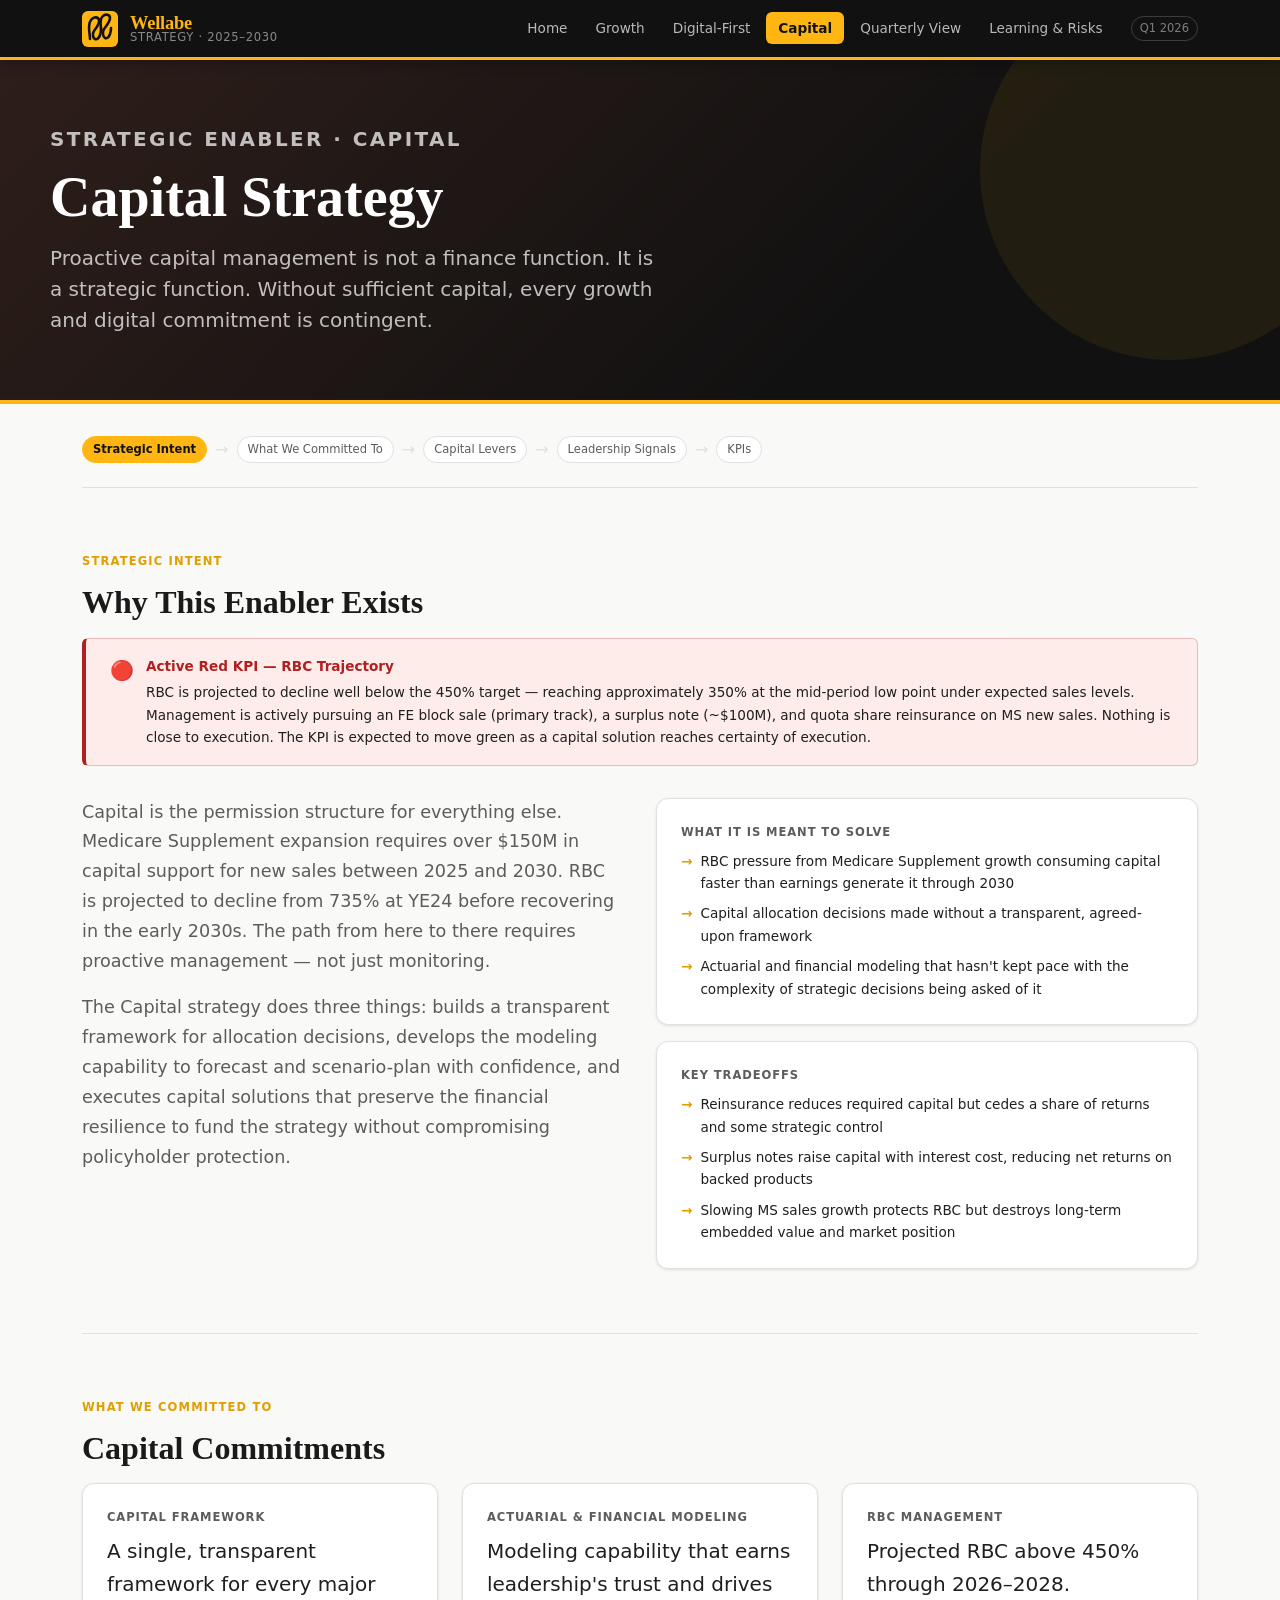
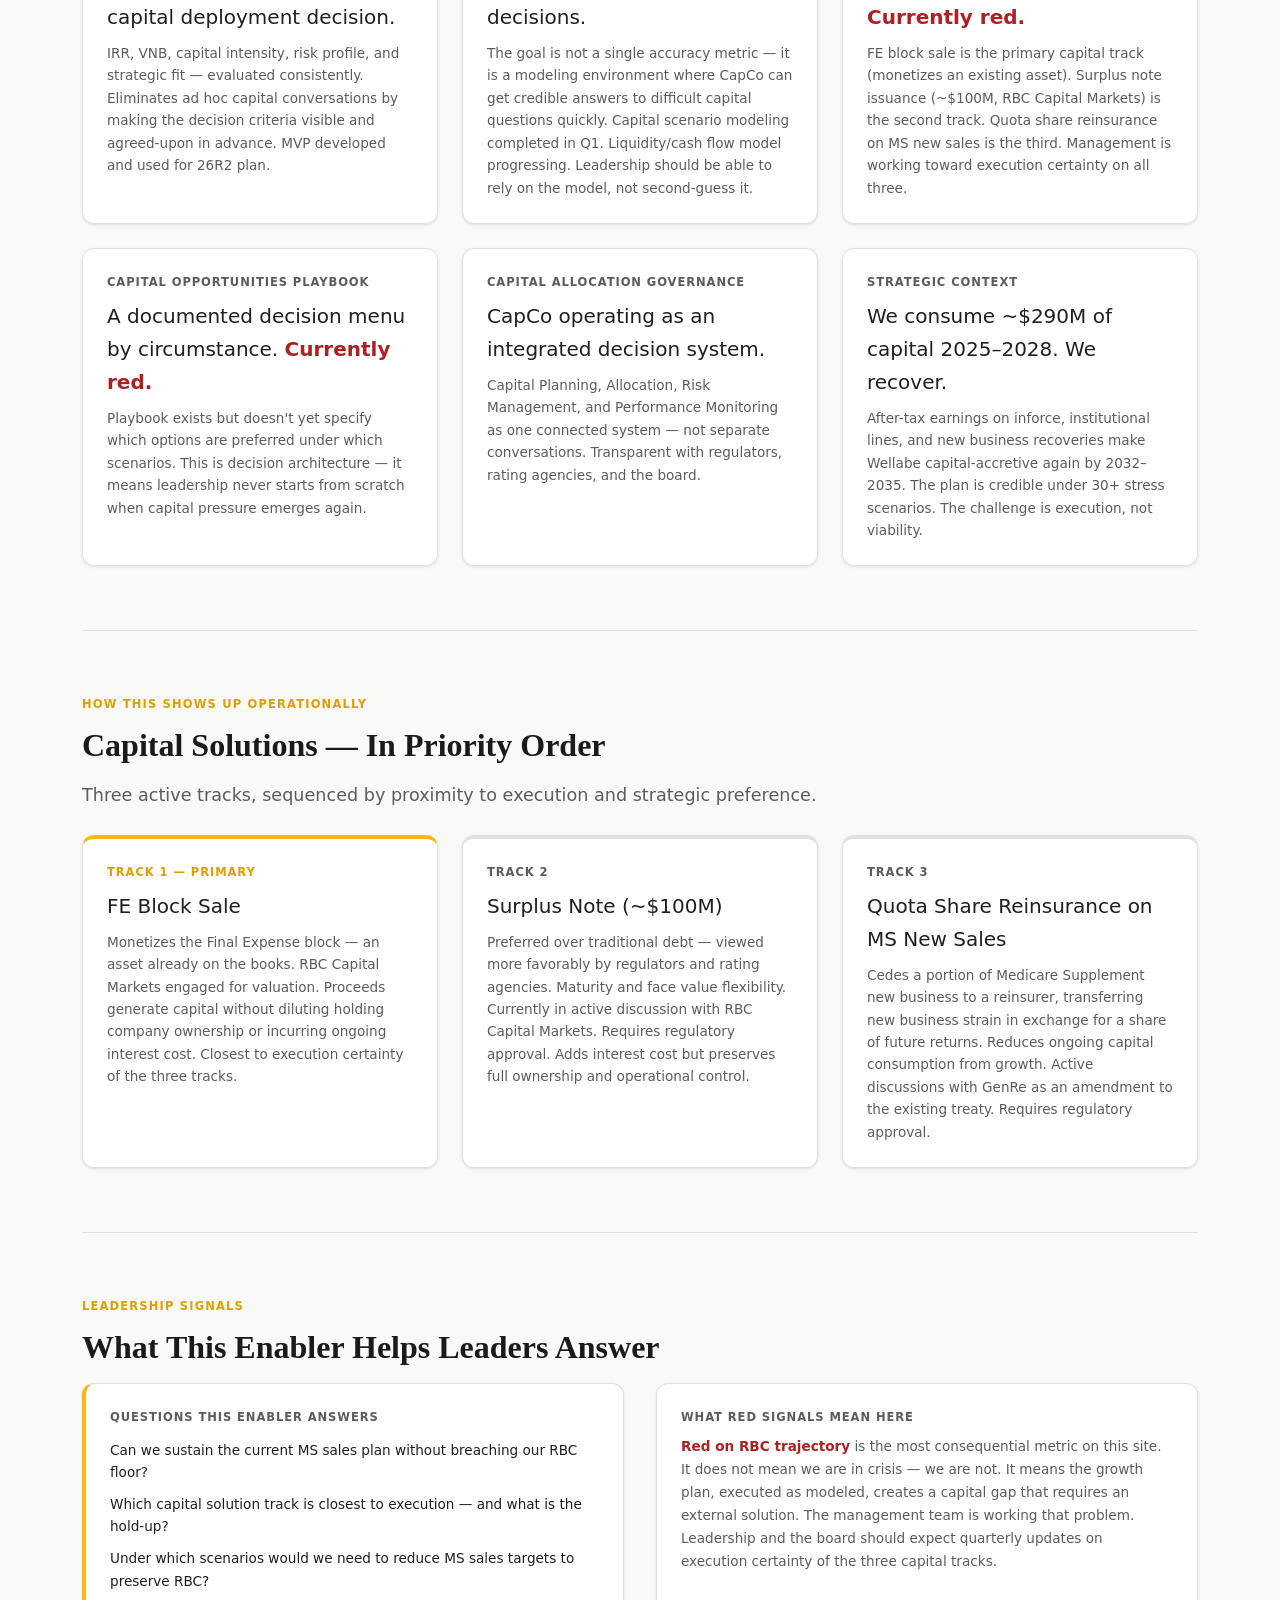
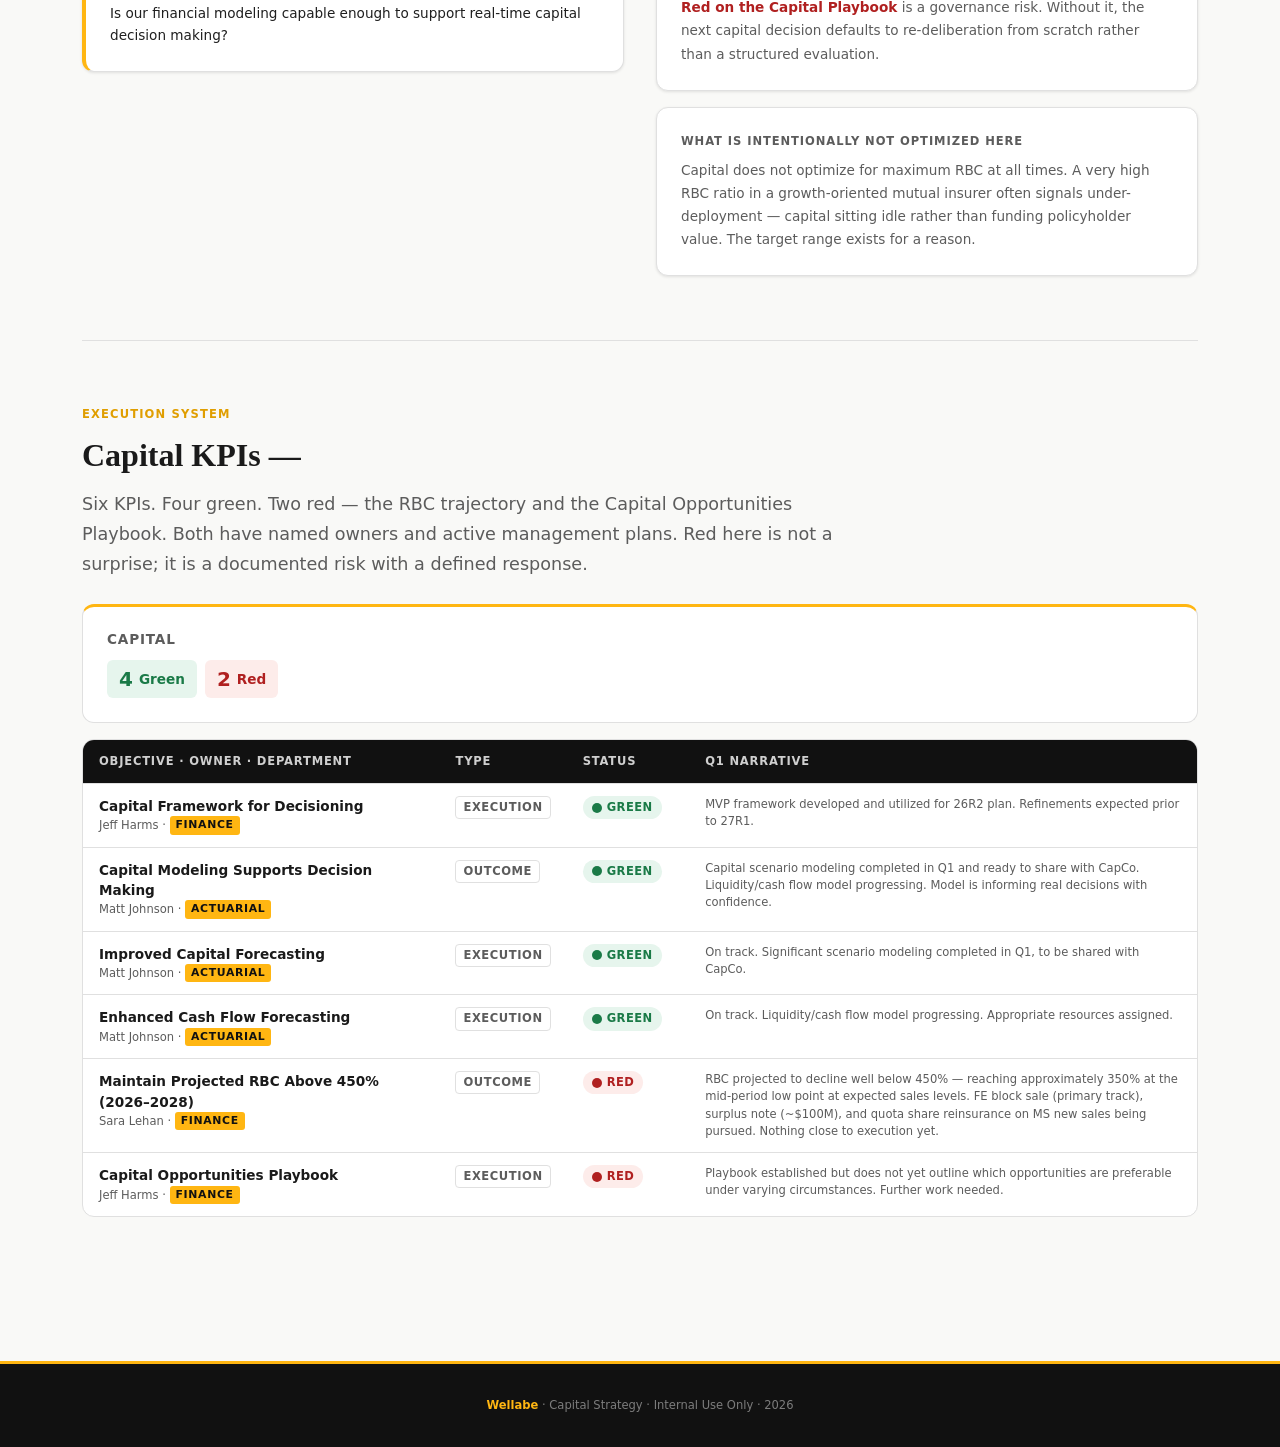
==== commit cef8f762: "Add files via upload" ====
--- a/capital.html
+++ b/capital.html
@@ -11,11 +11,10 @@
 <nav class="site-nav">
   <div class="nav-inner">
     <a href="index.html" class="nav-logo">
-      <svg class="nav-logo-icon" viewBox="0 0 36 36" fill="none" xmlns="http://www.w3.org/2000/svg">
-        <rect width="36" height="36" rx="7" fill="#FFB612"/>
-        <path d="M7 8 L7 24 L13 24 L13 20 L11 20 L11 8 Z" fill="#111111" opacity="0.95"/>
-        <path d="M15 8 L15 24 L21 24 L21 20 L19 20 L19 8 Z" fill="#111111" opacity="0.95"/>
-        <path d="M23 16 Q26 12 29 16 Q26 20 23 16 Z" fill="#111111" opacity="0.5"/>
+      <svg class="nav-logo-icon" viewBox="0 0 36 36" fill="none" xmlns="http://www.w3.org/2000/svg" aria-hidden="true">
+        <rect width="36" height="36" rx="6" fill="#FFB612"/>
+        <path d="M 8,28 C 8,22 5,14 9,9 C 11,6 16,5 17,9 C 18,13 14,17 12,20 C 10,23 11,27 13,28 C 15,29 17,27 18,24 C 19,21 19,18 19,18" fill="none" stroke="#111111" stroke-width="2.6" stroke-linecap="round" stroke-linejoin="round"/>
+        <path d="M 19,18 C 19,14 17,8 21,5 C 23,3 28,3 28,7 C 28,11 24,15 22,18 C 20,21 21,26 23,27 C 25,28 27,26 28,23 C 29,20 29,17 29,17" fill="none" stroke="#111111" stroke-width="2.6" stroke-linecap="round" stroke-linejoin="round"/>
       </svg>
       <div class="nav-logo-text">
         <span class="nav-logo-brand">Wellabe</span>
@@ -45,59 +44,57 @@
 <main>
   <div class="page-wrap">
 
-    <!-- TRACEABILITY -->
-    <section class="section" style="padding-bottom:0;">
+    <!-- PAGE NAVIGATION -->
+    <section class="section" style="padding-bottom:0;padding-top:var(--space-6);">
       <div class="trace-chain">
-        <span class="trace-chain-item active">Capital Enabler</span>
-        <span class="trace-chain-arrow">→</span>
-        <span class="trace-chain-item">Strategic Objective</span>
-        <span class="trace-chain-arrow">→</span>
-        <span class="trace-chain-item">Execution / Outcome</span>
-        <span class="trace-chain-arrow">→</span>
-        <span class="trace-chain-item">KPI</span>
-        <span class="trace-chain-arrow">→</span>
-        <span class="trace-chain-item">Owner</span>
-        <span class="trace-chain-arrow">→</span>
-        <span class="trace-chain-item">Status → Signal</span>
+        <span class="trace-chain-item active"><a href="#intent">Strategic Intent</a></span>
+        <span class="trace-chain-arrow">→</span>
+        <span class="trace-chain-item"><a href="#objectives">What We Committed To</a></span>
+        <span class="trace-chain-arrow">→</span>
+        <span class="trace-chain-item"><a href="#levers">Capital Levers</a></span>
+        <span class="trace-chain-arrow">→</span>
+        <span class="trace-chain-item"><a href="#signals">Leadership Signals</a></span>
+        <span class="trace-chain-arrow">→</span>
+        <span class="trace-chain-item"><a href="#kpis">KPIs</a></span>
       </div>
     </section>
 
     <!-- STRATEGIC INTENT -->
-    <section class="section" aria-labelledby="intent-heading">
+    <section id="intent" class="section" aria-labelledby="intent-heading">
       <p class="section-label">Strategic Intent</p>
       <h2 class="section-title" id="intent-heading">Why This Enabler Exists</h2>
 
-      <!-- Alert banner for active red KPI -->
+      <!-- Active Red KPI alert -->
       <div style="background:var(--status-red-bg);border:1px solid rgba(176,32,32,0.25);border-left:4px solid var(--status-red);border-radius:var(--radius);padding:var(--space-4) var(--space-5);margin-bottom:var(--space-6);">
-        <div style="display:flex;align-items:center;gap:var(--space-3);">
-          <span style="font-size:1.2rem;">🔴</span>
+        <div style="display:flex;align-items:flex-start;gap:var(--space-3);">
+          <span style="font-size:1.2rem;flex-shrink:0;">🔴</span>
           <div>
             <p style="font-weight:700;color:var(--status-red);font-size:var(--text-sm);">Active Red KPI — RBC Trajectory</p>
-            <p style="font-size:var(--text-sm);color:var(--wb-ink);margin-top:0.25rem;">Projected RBC declines to approximately 350% in 2028 at expected sales levels — below the 450% target. Management is actively pursuing surplus notes, FE block reinsurance, structured reinsurance (Canada Life), and Gen Re coinsurance. Nothing is close to execution. The metric is expected to go green as a capital solution reaches greater certainty.</p>
+            <p style="font-size:var(--text-sm);color:var(--wb-ink);margin-top:0.25rem;">RBC is projected to decline well below the 450% target — reaching approximately 350% at the mid-period low point under expected sales levels. Management is actively pursuing an FE block sale (primary track), a surplus note (~$100M), and quota share reinsurance on MS new sales. Nothing is close to execution. The KPI is expected to move green as a capital solution reaches certainty of execution.</p>
           </div>
         </div>
       </div>
 
       <div class="two-col">
         <div>
-          <p class="section-body">Capital is the permission structure for everything else. Medicare Supplement expansion requires over $150M in capital support for new sales between 2025 and 2030. RBC is projected to decline from 735% at YE24 to approximately 450% in 2031 before recovering. The path from here to there requires proactive management — not just monitoring.</p>
-          <p class="section-body" style="margin-top:1rem;">The Capital strategy does three things: it builds a transparent framework for capital allocation decisions (so we stop relitigating the same questions), it develops the tools to forecast capital with confidence, and it maintains the financial resilience to fund the strategy without compromising policyholder protection.</p>
+          <p class="section-body">Capital is the permission structure for everything else. Medicare Supplement expansion requires over $150M in capital support for new sales between 2025 and 2030. RBC is projected to decline from 735% at YE24 before recovering in the early 2030s. The path from here to there requires proactive management — not just monitoring.</p>
+          <p class="section-body" style="margin-top:1rem;">The Capital strategy does three things: builds a transparent framework for allocation decisions, develops the modeling capability to forecast and scenario-plan with confidence, and executes capital solutions that preserve the financial resilience to fund the strategy without compromising policyholder protection.</p>
         </div>
         <div>
           <div class="card" style="margin-bottom:var(--space-4);">
             <p class="card-label">What It Is Meant To Solve</p>
             <ul style="display:flex;flex-direction:column;gap:0.5rem;margin-top:0.5rem;">
-              <li style="font-size:var(--text-sm);color:var(--wb-ink);display:flex;gap:0.5rem;"><span style="color:var(--wb-yellow-dark);">→</span>RBC pressure from Medicare Supplement and annuity growth consuming capital faster than earnings generate it (2025–2030)</li>
-              <li style="font-size:var(--text-sm);color:var(--wb-ink);display:flex;gap:0.5rem;"><span style="color:var(--wb-yellow-dark);">→</span>Capital allocation decisions made without a transparent, agreed-upon framework</li>
-              <li style="font-size:var(--text-sm);color:var(--wb-ink);display:flex;gap:0.5rem;"><span style="color:var(--wb-yellow-dark);">→</span>Actuarial modeling that lacks the agility to support real-time capital decisions</li>
+              <li style="font-size:var(--text-sm);color:var(--wb-ink);display:flex;gap:0.5rem;"><span style="color:var(--wb-yellow-dark);font-weight:700;">→</span>RBC pressure from Medicare Supplement growth consuming capital faster than earnings generate it through 2030</li>
+              <li style="font-size:var(--text-sm);color:var(--wb-ink);display:flex;gap:0.5rem;"><span style="color:var(--wb-yellow-dark);font-weight:700;">→</span>Capital allocation decisions made without a transparent, agreed-upon framework</li>
+              <li style="font-size:var(--text-sm);color:var(--wb-ink);display:flex;gap:0.5rem;"><span style="color:var(--wb-yellow-dark);font-weight:700;">→</span>Actuarial and financial modeling that hasn't kept pace with the complexity of strategic decisions being asked of it</li>
             </ul>
           </div>
           <div class="card">
             <p class="card-label">Key Tradeoffs</p>
             <ul style="display:flex;flex-direction:column;gap:0.5rem;margin-top:0.5rem;">
-              <li style="font-size:var(--text-sm);color:var(--wb-ink);display:flex;gap:0.5rem;"><span style="color:var(--wb-yellow-dark);">→</span>Reinsurance reduces required capital but gives up a share of returns and some strategic control</li>
-              <li style="font-size:var(--text-sm);color:var(--wb-ink);display:flex;gap:0.5rem;"><span style="color:var(--wb-yellow-dark);">→</span>Surplus notes raise capital with interest cost, reducing product returns on backed capital</li>
-              <li style="font-size:var(--text-sm);color:var(--wb-ink);display:flex;gap:0.5rem;"><span style="color:var(--wb-yellow-dark);">→</span>Slowing MS sales growth protects RBC but destroys long-term embedded value and market position</li>
+              <li style="font-size:var(--text-sm);color:var(--wb-ink);display:flex;gap:0.5rem;"><span style="color:var(--wb-yellow-dark);font-weight:700;">→</span>Reinsurance reduces required capital but cedes a share of returns and some strategic control</li>
+              <li style="font-size:var(--text-sm);color:var(--wb-ink);display:flex;gap:0.5rem;"><span style="color:var(--wb-yellow-dark);font-weight:700;">→</span>Surplus notes raise capital with interest cost, reducing net returns on backed products</li>
+              <li style="font-size:var(--text-sm);color:var(--wb-ink);display:flex;gap:0.5rem;"><span style="color:var(--wb-yellow-dark);font-weight:700;">→</span>Slowing MS sales growth protects RBC but destroys long-term embedded value and market position</li>
             </ul>
           </div>
         </div>
@@ -105,76 +102,112 @@
     </section>
 
     <!-- WHAT WE COMMITTED TO -->
-    <section class="section" aria-labelledby="objectives-heading">
+    <section id="objectives" class="section" aria-labelledby="objectives-heading">
       <p class="section-label">What We Committed To</p>
-      <h2 class="section-title" id="objectives-heading">Five Capital Commitments</h2>
+      <h2 class="section-title" id="objectives-heading">Capital Commitments</h2>
       <div class="three-col">
 
         <div class="card">
           <p class="card-label">Capital Framework</p>
           <p class="card-title">A single, transparent framework for every major capital deployment decision.</p>
-          <p class="card-body">IRR, VNB, capital intensity, risk profile, and strategic fit — evaluated consistently. Eliminates "food fight" capital conversations by making the decision criteria visible and agreed-upon in advance. MVP developed and used for 26R2 plan.</p>
-        </div>
-
-        <div class="card">
-          <p class="card-label">Actuarial Modeling</p>
-          <p class="card-title">RBC estimates within 3% of actuals. Capital scenarios delivered with agility.</p>
-          <p class="card-body">Pre-covariance RBC calculation within tolerance (Q1 2026). Capital scenario modeling completed and shared with CapCo. Liquidity/cash flow model progressing. The goal: CapCo recommendations that leadership trusts.</p>
+          <p class="card-body">IRR, VNB, capital intensity, risk profile, and strategic fit — evaluated consistently. Eliminates ad hoc capital conversations by making the decision criteria visible and agreed-upon in advance. MVP developed and used for 26R2 plan.</p>
+        </div>
+
+        <div class="card">
+          <p class="card-label">Actuarial &amp; Financial Modeling</p>
+          <p class="card-title">Modeling capability that earns leadership's trust and drives decisions.</p>
+          <p class="card-body">The goal is not a single accuracy metric — it is a modeling environment where CapCo can get credible answers to difficult capital questions quickly. Capital scenario modeling completed in Q1. Liquidity/cash flow model progressing. Leadership should be able to rely on the model, not second-guess it.</p>
         </div>
 
         <div class="card">
           <p class="card-label">RBC Management</p>
-          <p class="card-title">Projected RBC above 450% through 2026–2028. Currently red.</p>
-          <p class="card-body">Multiple tracks active: C-2 financing reinsurance (Hannover/GenRe), quota share on MS new sales (GenRe), surplus note issuance (~$100M via RBC Capital Markets), Agency valuation (ARIS). Management is working toward certainty of execution.</p>
+          <p class="card-title">Projected RBC above 450% through 2026–2028. <span style="color:var(--status-red);font-weight:600;">Currently red.</span></p>
+          <p class="card-body">FE block sale is the primary capital track (monetizes an existing asset). Surplus note issuance (~$100M, RBC Capital Markets) is the second track. Quota share reinsurance on MS new sales is the third. Management is working toward execution certainty on all three.</p>
         </div>
 
         <div class="card">
           <p class="card-label">Capital Opportunities Playbook</p>
-          <p class="card-title">A documented menu of capital actions by circumstance. Currently red.</p>
-          <p class="card-body">Playbook exists but doesn't yet specify which options are preferred under which scenarios. This is not just documentation — it is decision architecture. Completing it means leadership never starts from scratch when capital pressure emerges.</p>
+          <p class="card-title">A documented decision menu by circumstance. <span style="color:var(--status-red);font-weight:600;">Currently red.</span></p>
+          <p class="card-body">Playbook exists but doesn't yet specify which options are preferred under which scenarios. This is decision architecture — it means leadership never starts from scratch when capital pressure emerges again.</p>
         </div>
 
         <div class="card">
           <p class="card-label">Capital Allocation Governance</p>
-          <p class="card-title">CapCo operating with confidence in the models that support it.</p>
-          <p class="card-body">Capital Planning, Capital Allocation, Risk Management, and Performance Monitoring as an integrated system — not separate conversations. Transparency with regulators, rating agencies, and the board.</p>
+          <p class="card-title">CapCo operating as an integrated decision system.</p>
+          <p class="card-body">Capital Planning, Allocation, Risk Management, and Performance Monitoring as one connected system — not separate conversations. Transparent with regulators, rating agencies, and the board.</p>
         </div>
 
         <div class="card">
           <p class="card-label">Strategic Context</p>
-          <p class="card-title">We consume $290M of capital 2025–2028. We recover.</p>
-          <p class="card-body">After-tax earnings on inforce, institutional lines, and new business recoveries make Wellabe capital-accretive again by 2032–2035. The plan is credible under 30+ stress scenarios. The question is execution, not viability.</p>
-        </div>
-
-      </div>
-    </section>
-
-    <!-- CAPITAL LEVERS -->
-    <section class="section" aria-labelledby="levers-heading">
+          <p class="card-title">We consume ~$290M of capital 2025–2028. We recover.</p>
+          <p class="card-body">After-tax earnings on inforce, institutional lines, and new business recoveries make Wellabe capital-accretive again by 2032–2035. The plan is credible under 30+ stress scenarios. The challenge is execution, not viability.</p>
+        </div>
+
+      </div>
+    </section>
+
+    <!-- CAPITAL LEVERS — corrected order: FE block sale → surplus note → quota share -->
+    <section id="levers" class="section" aria-labelledby="levers-heading">
       <p class="section-label">How This Shows Up Operationally</p>
-      <h2 class="section-title" id="levers-heading">Capital Management Levers</h2>
+      <h2 class="section-title" id="levers-heading">Capital Solutions — In Priority Order</h2>
+      <p class="section-body" style="margin-bottom:var(--space-5);">Three active tracks, sequenced by proximity to execution and strategic preference.</p>
       <div class="three-col">
-        <div class="card">
-          <p class="card-label">Debt</p>
-          <p class="card-title">Surplus notes as the primary tool.</p>
-          <p class="card-body">Preferred over traditional debt — viewed more favorably by regulators and rating agencies. Maturity and face value flexibility. ~$100M issuance currently in discussion with RBC Capital Markets. Requires regulatory approval.</p>
-        </div>
-        <div class="card">
-          <p class="card-label">Reinsurance</p>
-          <p class="card-label" style="color:var(--status-red);margin-top:0.5rem;">Highest Priority</p>
-          <p class="card-title">C-2 financing + quota share on MS block.</p>
-          <p class="card-body">C-2 financing reduces required capital while retaining full block returns (minus ~40–80bps financing fee). Quota share transfers new business strain. Both in active discussions with Hannover, GenRe, Canada Life, and Aspida.</p>
-        </div>
-        <div class="card">
-          <p class="card-label">Equity / Agency</p>
-          <p class="card-title">ARIS Agency valuation underway.</p>
-          <p class="card-body">RBC Capital Markets engaged to value ARIS. Outcome could be sale, borrowing against asset, or bringing in third-party equity owners. Monetizes an asset not currently on the balance sheet. No decision made; valuation first.</p>
+
+        <div class="card" style="border-top:4px solid var(--wb-yellow);">
+          <p class="card-label" style="color:var(--wb-yellow-dark);font-weight:700;">Track 1 — Primary</p>
+          <p class="card-title">FE Block Sale</p>
+          <p class="card-body">Monetizes the Final Expense block — an asset already on the books. RBC Capital Markets engaged for valuation. Proceeds generate capital without diluting holding company ownership or incurring ongoing interest cost. Closest to execution certainty of the three tracks.</p>
+        </div>
+
+        <div class="card" style="border-top:4px solid var(--wb-border);">
+          <p class="card-label">Track 2</p>
+          <p class="card-title">Surplus Note (~$100M)</p>
+          <p class="card-body">Preferred over traditional debt — viewed more favorably by regulators and rating agencies. Maturity and face value flexibility. Currently in active discussion with RBC Capital Markets. Requires regulatory approval. Adds interest cost but preserves full ownership and operational control.</p>
+        </div>
+
+        <div class="card" style="border-top:4px solid var(--wb-border);">
+          <p class="card-label">Track 3</p>
+          <p class="card-title">Quota Share Reinsurance on MS New Sales</p>
+          <p class="card-body">Cedes a portion of Medicare Supplement new business to a reinsurer, transferring new business strain in exchange for a share of future returns. Reduces ongoing capital consumption from growth. Active discussions with GenRe as an amendment to the existing treaty. Requires regulatory approval.</p>
+        </div>
+
+      </div>
+    </section>
+
+    <!-- LEADERSHIP SIGNALS — moved above KPIs -->
+    <section id="signals" class="section" aria-labelledby="signals-heading">
+      <p class="section-label">Leadership Signals</p>
+      <h2 class="section-title" id="signals-heading">What This Enabler Helps Leaders Answer</h2>
+      <div class="two-col">
+        <div>
+          <div class="card" style="border-left:4px solid var(--wb-yellow);">
+            <p class="card-label">Questions This Enabler Answers</p>
+            <ul style="display:flex;flex-direction:column;gap:0.6rem;margin-top:0.75rem;">
+              <li style="font-size:var(--text-sm);">Can we sustain the current MS sales plan without breaching our RBC floor?</li>
+              <li style="font-size:var(--text-sm);">Which capital solution track is closest to execution — and what is the hold-up?</li>
+              <li style="font-size:var(--text-sm);">Under which scenarios would we need to reduce MS sales targets to preserve RBC?</li>
+              <li style="font-size:var(--text-sm);">Is our financial modeling capable enough to support real-time capital decision making?</li>
+            </ul>
+          </div>
+        </div>
+        <div>
+          <div class="card">
+            <p class="card-label">What Red Signals Mean Here</p>
+            <p style="font-size:var(--text-sm);color:var(--wb-muted);margin-top:0.5rem;line-height:1.7;">
+              <strong style="color:var(--status-red);">Red on RBC trajectory</strong> is the most consequential metric on this site. It does not mean we are in crisis — we are not. It means the growth plan, executed as modeled, creates a capital gap that requires an external solution. The management team is working that problem. Leadership and the board should expect quarterly updates on execution certainty of the three capital tracks.<br><br>
+              <strong style="color:var(--status-red);">Red on the Capital Playbook</strong> is a governance risk. Without it, the next capital decision defaults to re-deliberation from scratch rather than a structured evaluation.
+            </p>
+          </div>
+          <div class="card" style="margin-top:var(--space-4);">
+            <p class="card-label">What Is Intentionally Not Optimized Here</p>
+            <p style="font-size:var(--text-sm);color:var(--wb-muted);margin-top:0.5rem;line-height:1.7;">Capital does not optimize for maximum RBC at all times. A very high RBC ratio in a growth-oriented mutual insurer often signals under-deployment — capital sitting idle rather than funding policyholder value. The target range exists for a reason.</p>
+          </div>
         </div>
       </div>
     </section>
 
     <!-- KPI SECTION -->
-    <section class="section" aria-labelledby="kpi-heading">
+    <section id="kpis" class="section" aria-labelledby="kpi-heading">
       <p class="section-label">Execution System</p>
       <h2 class="section-title" id="kpi-heading">Capital KPIs — <span id="kpi-quarter"></span></h2>
       <p class="section-body" style="margin-bottom:var(--space-5);">Six KPIs. Four green. Two red — the RBC trajectory and the Capital Opportunities Playbook. Both have named owners and active management plans. Red here is not a surprise; it is a documented risk with a defined response.</p>
@@ -185,9 +218,9 @@
         <table class="kpi-table" aria-label="Capital KPI status table">
           <thead>
             <tr>
-              <th style="width:30%">Objective &amp; Owner</th>
-              <th style="width:12%">Type</th>
-              <th style="width:12%">Status</th>
+              <th style="width:32%">Objective · Owner · Department</th>
+              <th style="width:11%">Type</th>
+              <th style="width:11%">Status</th>
               <th>Q1 Narrative</th>
             </tr>
           </thead>
@@ -198,38 +231,6 @@
       </div>
     </section>
 
-    <!-- LEADERSHIP SIGNALS -->
-    <section class="section" aria-labelledby="decisions-heading">
-      <p class="section-label">Leadership Signals</p>
-      <h2 class="section-title" id="decisions-heading">What This Enabler Helps Leaders Answer</h2>
-      <div class="two-col">
-        <div>
-          <div class="card" style="border-left:3px solid var(--wb-yellow);">
-            <p class="card-label">Questions This Enabler Answers</p>
-            <ul style="display:flex;flex-direction:column;gap:0.6rem;margin-top:0.75rem;">
-              <li style="font-size:var(--text-sm);">Can we sustain the current MS sales plan without breaching our RBC floor?</li>
-              <li style="font-size:var(--text-sm);">Which capital solution should we execute first, given lead times and regulatory requirements?</li>
-              <li style="font-size:var(--text-sm);">Under which scenarios would we need to reduce MS sales targets to preserve RBC?</li>
-              <li style="font-size:var(--text-sm);">Is our capital forecasting model reliable enough to commit to strategic decisions?</li>
-            </ul>
-          </div>
-        </div>
-        <div>
-          <div class="card">
-            <p class="card-label">What Red Signals Mean Here</p>
-            <p style="font-size:var(--text-sm);color:var(--wb-muted);margin-top:0.5rem;line-height:1.7;">
-              <strong style="color:var(--status-red);">Red on RBC trajectory</strong> is the most consequential metric on this site. It does not mean we are in crisis — we are not. It means the growth plan, executed as modeled, creates a capital gap that requires an external solution. The management team is working that problem. Leadership and the board should expect quarterly updates on execution certainty of the capital tracks in motion.<br><br>
-              <strong style="color:var(--status-red);">Red on the Capital Playbook</strong> is a governance risk, not an operational risk. If the playbook is not completed, the next capital decision defaults to re-deliberation from scratch.
-            </p>
-          </div>
-          <div class="card" style="margin-top:var(--space-4);">
-            <p class="card-label">What Is Intentionally Not Optimized Here</p>
-            <p style="font-size:var(--text-sm);color:var(--wb-muted);margin-top:0.5rem;line-height:1.7;">Capital does not optimize for maximum RBC at all times. A very high RBC ratio in a growth-oriented mutual insurer often means under-deployment — leaving policyholder value on the table. The target range exists for a reason.</p>
-          </div>
-        </div>
-      </div>
-    </section>
-
   </div>
 </main>
 
--- a/css/style.css
+++ b/css/style.css
@@ -415,6 +415,18 @@
 .kpi-table .kpi-objective { font-weight: 600; color: var(--wb-slate); }
 .kpi-table .kpi-owner     { color: var(--wb-muted); font-size: var(--text-xs); }
 .kpi-table .kpi-narrative { color: var(--wb-muted); font-size: var(--text-xs); max-width: 480px; }
+.kpi-dept {
+  display: inline-block;
+  font-size: 0.68rem;
+  font-weight: 700;
+  text-transform: uppercase;
+  letter-spacing: 0.06em;
+  color: var(--wb-black);
+  background: var(--wb-yellow);
+  padding: 1px 6px;
+  border-radius: 3px;
+  vertical-align: middle;
+}
 
 .kpi-type-badge {
   display: inline-block;
@@ -670,7 +682,33 @@
   padding: var(--space-2) var(--space-3);
   border-radius: var(--radius-sm);
   border-left: 3px solid var(--wb-yellow);
-}
+  margin-top: var(--space-3);
+}
+
+/* Long-form decision entries: body paragraphs */
+.learning-item .learning-item-body {
+  font-size: var(--text-sm);
+  color: var(--wb-muted);
+  line-height: 1.72;
+}
+
+/* Collapsible long entries — show first para, expand on click */
+.learning-item-body-wrap {
+  position: relative;
+}
+
+.learning-item-toggle {
+  background: none;
+  border: none;
+  color: var(--wb-yellow-dark);
+  font-size: var(--text-xs);
+  font-weight: 700;
+  cursor: pointer;
+  padding: var(--space-2) 0;
+  font-family: var(--font-body);
+  letter-spacing: 0.03em;
+}
+.learning-item-toggle:hover { text-decoration: underline; }
 
 .learning-item-actions {
   position: absolute;
@@ -833,6 +871,19 @@
 }
 .trace-chain-arrow { color: var(--wb-border); font-size: 1rem; }
 
+/* Clickable trace-chain anchor nav */
+.trace-chain-item a {
+  color: inherit;
+  text-decoration: none;
+  display: block;
+}
+.trace-chain-item:not(.active):hover {
+  background: var(--wb-yellow-light);
+  border-color: var(--wb-yellow);
+  cursor: pointer;
+}
+.trace-chain-item:not(.active):hover a { color: var(--wb-black); }
+
 /* ============================================================
    FOOTER
    ============================================================ */
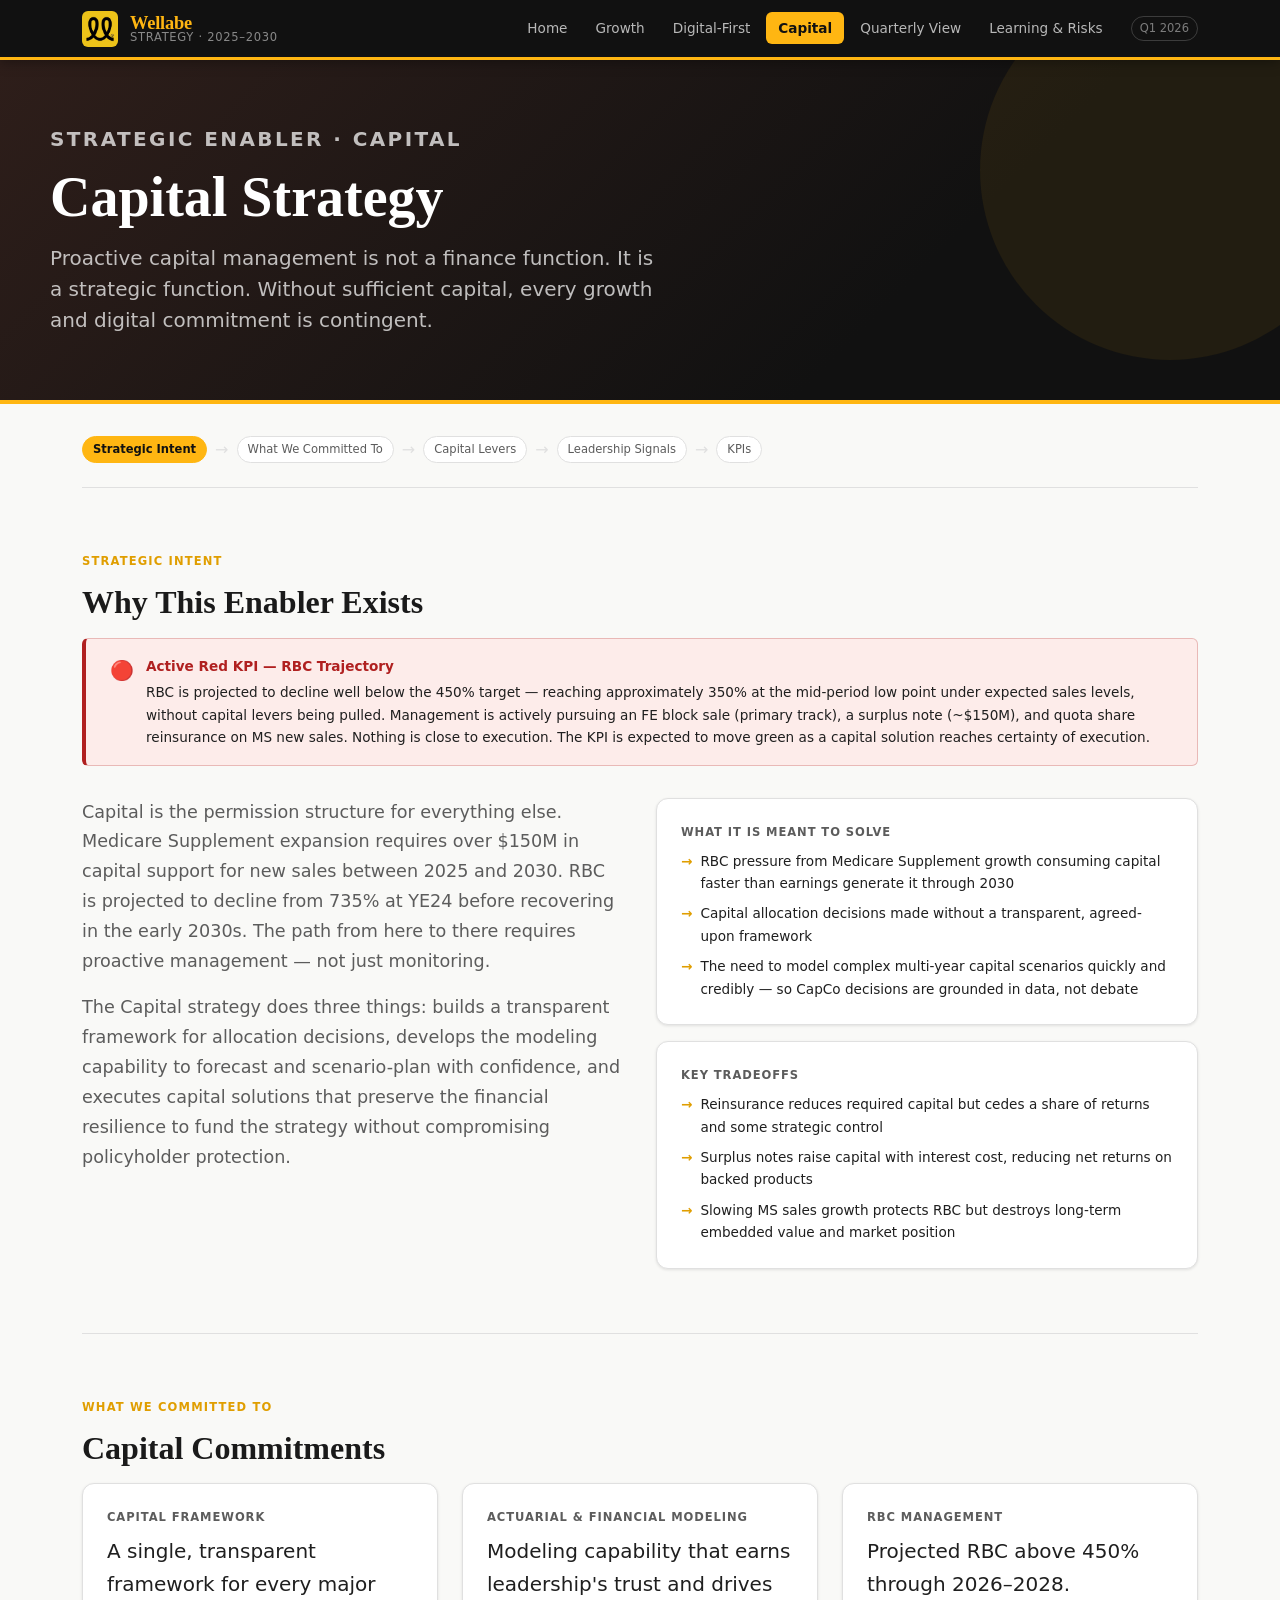
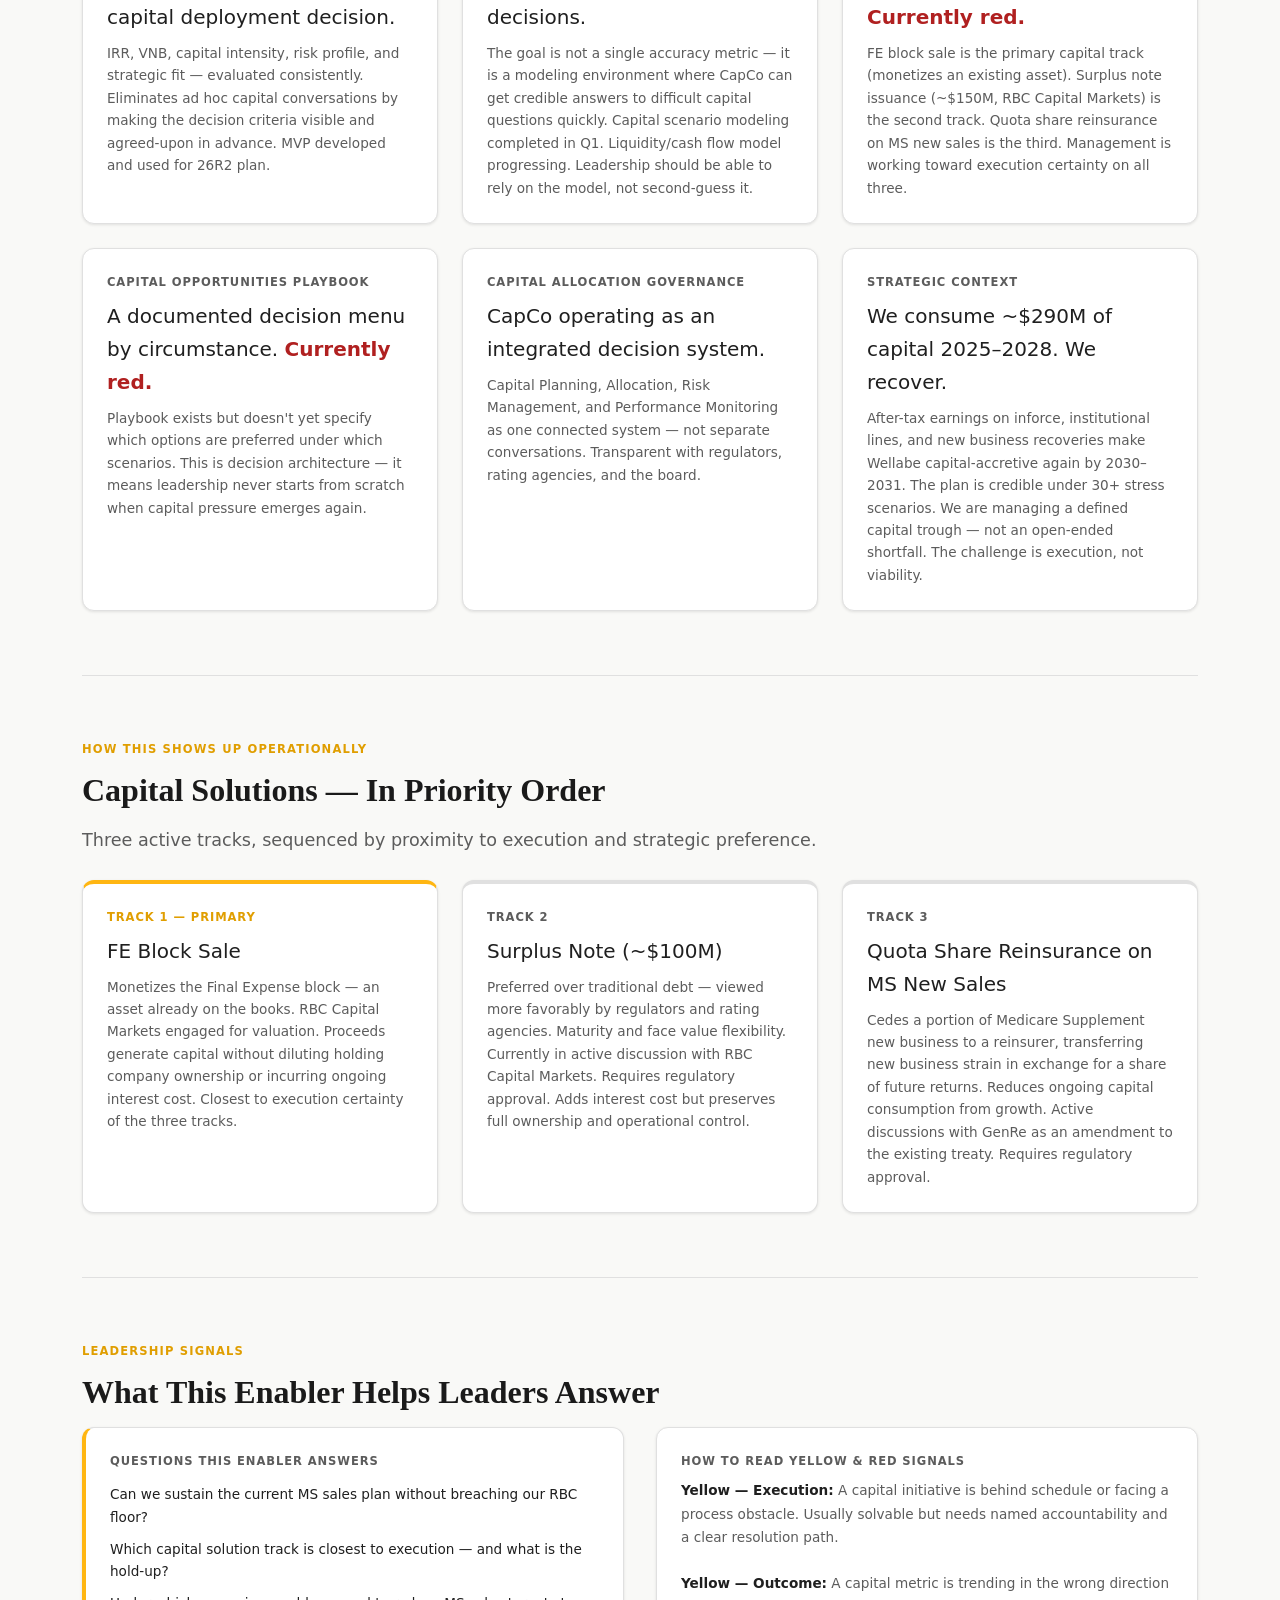
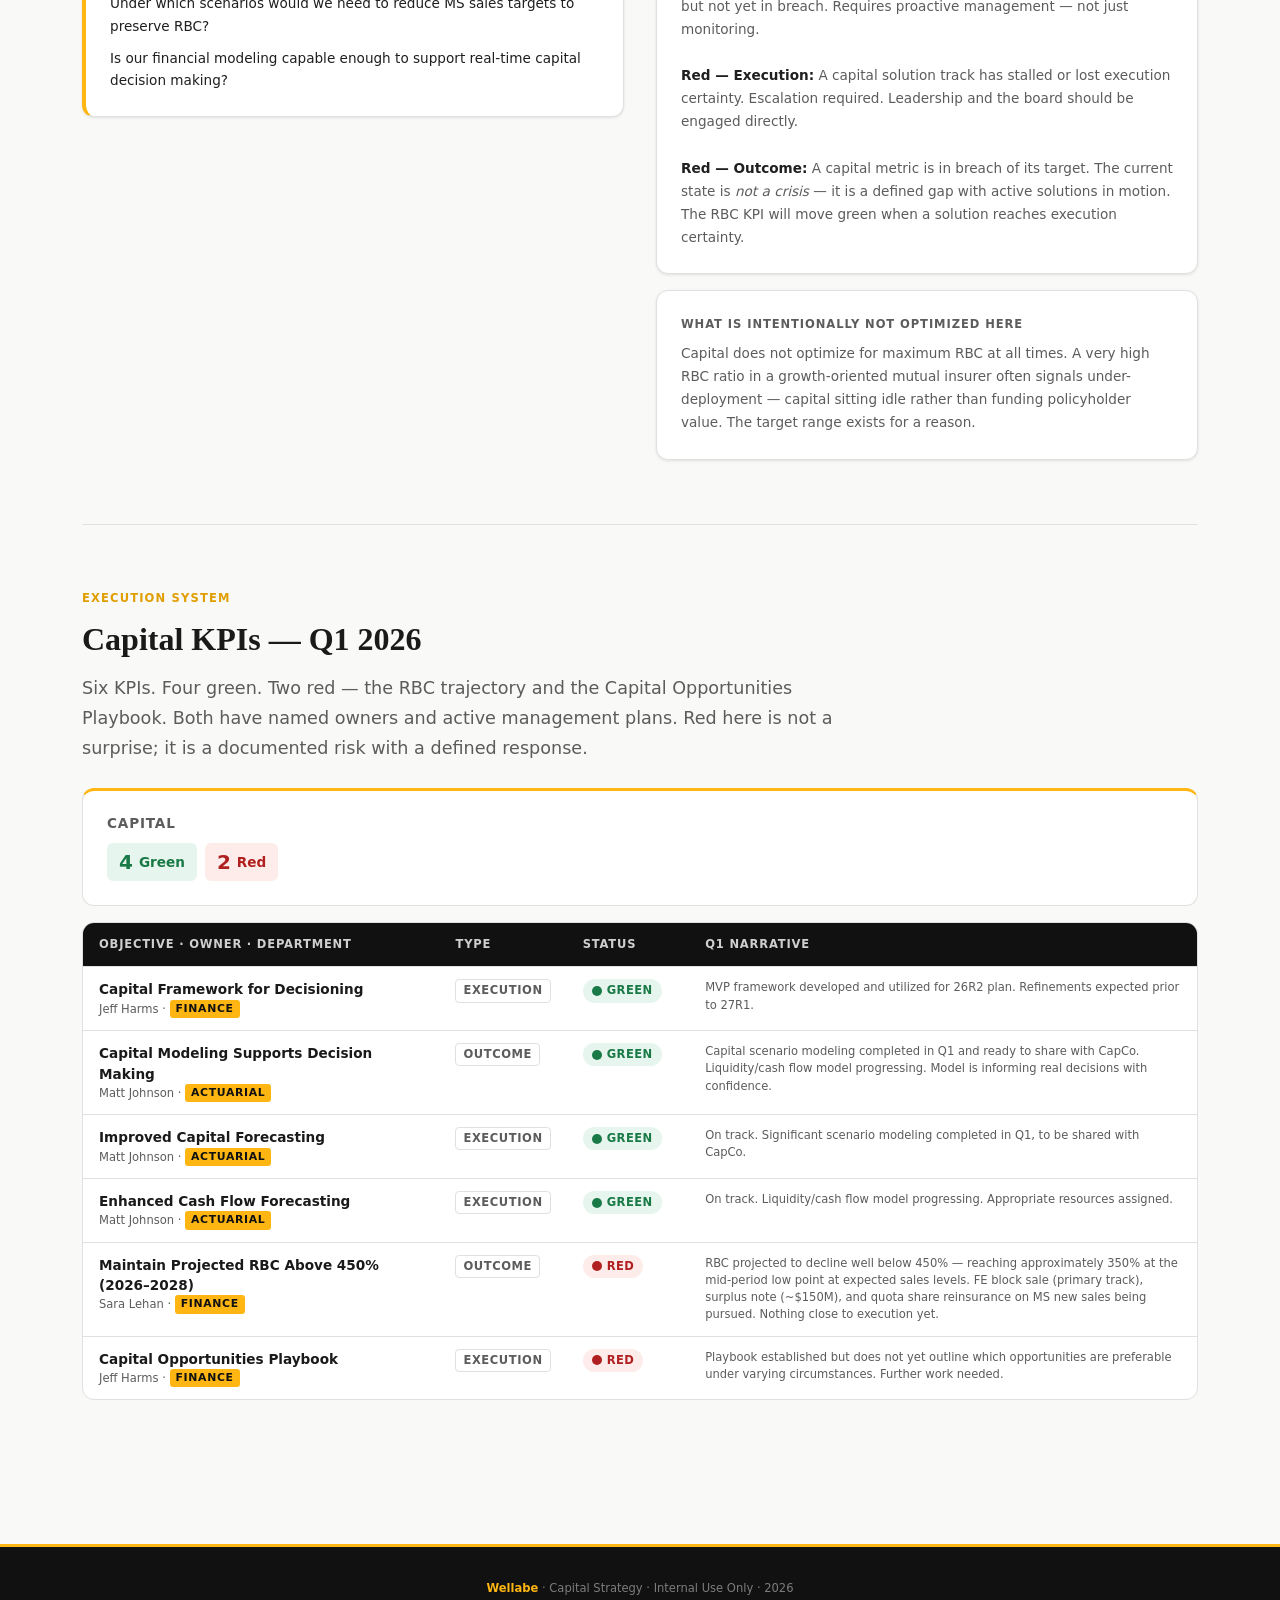
==== commit da1a5d13: "Add files via upload" ====
--- a/capital.html
+++ b/capital.html
@@ -8,26 +8,25 @@
 </head>
 <body data-section="capital">
 
-<nav class="site-nav">
+<nav class="site-nav" role="navigation" aria-label="Main navigation">
   <div class="nav-inner">
-    <a href="index.html" class="nav-logo">
-      <svg class="nav-logo-icon" viewBox="0 0 36 36" fill="none" xmlns="http://www.w3.org/2000/svg" aria-hidden="true">
-        <rect width="36" height="36" rx="6" fill="#FFB612"/>
-        <path d="M 8,28 C 8,22 5,14 9,9 C 11,6 16,5 17,9 C 18,13 14,17 12,20 C 10,23 11,27 13,28 C 15,29 17,27 18,24 C 19,21 19,18 19,18" fill="none" stroke="#111111" stroke-width="2.6" stroke-linecap="round" stroke-linejoin="round"/>
-        <path d="M 19,18 C 19,14 17,8 21,5 C 23,3 28,3 28,7 C 28,11 24,15 22,18 C 20,21 21,26 23,27 C 25,28 27,26 28,23 C 29,20 29,17 29,17" fill="none" stroke="#111111" stroke-width="2.6" stroke-linecap="round" stroke-linejoin="round"/>
-      </svg>
+    <a href="index.html" class="nav-logo" aria-label="Wellabe Strategy Home">
+      <img src="img/wellabe-logo.png" alt="Wellabe" class="nav-logo-img">
       <div class="nav-logo-text">
         <span class="nav-logo-brand">Wellabe</span>
         <span class="nav-logo-sub">Strategy · 2025–2030</span>
       </div>
     </a>
-    <ul class="nav-links">
-      <li><a href="index.html"     class="nav-link">Home</a></li>
-      <li><a href="growth.html"    class="nav-link">Growth</a></li>
-      <li><a href="digital.html"   class="nav-link">Digital-First</a></li>
-      <li><a href="capital.html"   class="nav-link active">Capital</a></li>
-      <li><a href="quarterly.html" class="nav-link">Quarterly View</a></li>
-      <li><a href="learning.html"  class="nav-link">Learning &amp; Risks</a></li>
+    <button class="nav-hamburger" id="nav-hamburger" aria-label="Open navigation">
+      <span></span><span></span><span></span>
+    </button>
+    <ul class="nav-links" id="nav-links" role="list">
+      <li><a href="index.html"     class="nav-link" data-page="index.html">Home</a></li>
+      <li><a href="growth.html"    class="nav-link" data-page="growth.html">Growth</a></li>
+      <li><a href="digital.html"   class="nav-link" data-page="digital.html">Digital-First</a></li>
+      <li><a href="capital.html"   class="nav-link" data-page="capital.html">Capital</a></li>
+      <li><a href="quarterly.html" class="nav-link" data-page="quarterly.html">Quarterly View</a></li>
+      <li><a href="learning.html"  class="nav-link" data-page="learning.html">Learning &amp; Risks</a></li>
       <span class="nav-badge" id="kpi-quarter"></span>
     </ul>
   </div>
@@ -70,7 +69,7 @@
           <span style="font-size:1.2rem;flex-shrink:0;">🔴</span>
           <div>
             <p style="font-weight:700;color:var(--status-red);font-size:var(--text-sm);">Active Red KPI — RBC Trajectory</p>
-            <p style="font-size:var(--text-sm);color:var(--wb-ink);margin-top:0.25rem;">RBC is projected to decline well below the 450% target — reaching approximately 350% at the mid-period low point under expected sales levels. Management is actively pursuing an FE block sale (primary track), a surplus note (~$100M), and quota share reinsurance on MS new sales. Nothing is close to execution. The KPI is expected to move green as a capital solution reaches certainty of execution.</p>
+            <p style="font-size:var(--text-sm);color:var(--wb-ink);margin-top:0.25rem;">RBC is projected to decline well below the 450% target — reaching approximately 350% at the mid-period low point under expected sales levels, without capital levers being pulled. Management is actively pursuing an FE block sale (primary track), a surplus note (~$150M), and quota share reinsurance on MS new sales. Nothing is close to execution. The KPI is expected to move green as a capital solution reaches certainty of execution.</p>
           </div>
         </div>
       </div>
@@ -86,7 +85,7 @@
             <ul style="display:flex;flex-direction:column;gap:0.5rem;margin-top:0.5rem;">
               <li style="font-size:var(--text-sm);color:var(--wb-ink);display:flex;gap:0.5rem;"><span style="color:var(--wb-yellow-dark);font-weight:700;">→</span>RBC pressure from Medicare Supplement growth consuming capital faster than earnings generate it through 2030</li>
               <li style="font-size:var(--text-sm);color:var(--wb-ink);display:flex;gap:0.5rem;"><span style="color:var(--wb-yellow-dark);font-weight:700;">→</span>Capital allocation decisions made without a transparent, agreed-upon framework</li>
-              <li style="font-size:var(--text-sm);color:var(--wb-ink);display:flex;gap:0.5rem;"><span style="color:var(--wb-yellow-dark);font-weight:700;">→</span>Actuarial and financial modeling that hasn't kept pace with the complexity of strategic decisions being asked of it</li>
+              <li style="font-size:var(--text-sm);color:var(--wb-ink);display:flex;gap:0.5rem;"><span style="color:var(--wb-yellow-dark);font-weight:700;">→</span>The need to model complex multi-year capital scenarios quickly and credibly — so CapCo decisions are grounded in data, not debate</li>
             </ul>
           </div>
           <div class="card">
@@ -122,7 +121,7 @@
         <div class="card">
           <p class="card-label">RBC Management</p>
           <p class="card-title">Projected RBC above 450% through 2026–2028. <span style="color:var(--status-red);font-weight:600;">Currently red.</span></p>
-          <p class="card-body">FE block sale is the primary capital track (monetizes an existing asset). Surplus note issuance (~$100M, RBC Capital Markets) is the second track. Quota share reinsurance on MS new sales is the third. Management is working toward execution certainty on all three.</p>
+          <p class="card-body">FE block sale is the primary capital track (monetizes an existing asset). Surplus note issuance (~$150M, RBC Capital Markets) is the second track. Quota share reinsurance on MS new sales is the third. Management is working toward execution certainty on all three.</p>
         </div>
 
         <div class="card">
@@ -140,7 +139,7 @@
         <div class="card">
           <p class="card-label">Strategic Context</p>
           <p class="card-title">We consume ~$290M of capital 2025–2028. We recover.</p>
-          <p class="card-body">After-tax earnings on inforce, institutional lines, and new business recoveries make Wellabe capital-accretive again by 2032–2035. The plan is credible under 30+ stress scenarios. The challenge is execution, not viability.</p>
+          <p class="card-body">After-tax earnings on inforce, institutional lines, and new business recoveries make Wellabe capital-accretive again by 2030–2031. The plan is credible under 30+ stress scenarios. We are managing a defined capital trough — not an open-ended shortfall. The challenge is execution, not viability.</p>
         </div>
 
       </div>
@@ -192,10 +191,12 @@
         </div>
         <div>
           <div class="card">
-            <p class="card-label">What Red Signals Mean Here</p>
+            <p class="card-label">How to Read Yellow &amp; Red Signals</p>
             <p style="font-size:var(--text-sm);color:var(--wb-muted);margin-top:0.5rem;line-height:1.7;">
-              <strong style="color:var(--status-red);">Red on RBC trajectory</strong> is the most consequential metric on this site. It does not mean we are in crisis — we are not. It means the growth plan, executed as modeled, creates a capital gap that requires an external solution. The management team is working that problem. Leadership and the board should expect quarterly updates on execution certainty of the three capital tracks.<br><br>
-              <strong style="color:var(--status-red);">Red on the Capital Playbook</strong> is a governance risk. Without it, the next capital decision defaults to re-deliberation from scratch rather than a structured evaluation.
+              <strong style="color:var(--wb-ink);">Yellow — Execution:</strong> A capital initiative is behind schedule or facing a process obstacle. Usually solvable but needs named accountability and a clear resolution path.<br><br>
+              <strong style="color:var(--wb-ink);">Yellow — Outcome:</strong> A capital metric is trending in the wrong direction but not yet in breach. Requires proactive management — not just monitoring.<br><br>
+              <strong style="color:var(--wb-ink);">Red — Execution:</strong> A capital solution track has stalled or lost execution certainty. Escalation required. Leadership and the board should be engaged directly.<br><br>
+              <strong style="color:var(--wb-ink);">Red — Outcome:</strong> A capital metric is in breach of its target. The current state is <em>not a crisis</em> — it is a defined gap with active solutions in motion. The RBC KPI will move green when a solution reaches execution certainty.
             </p>
           </div>
           <div class="card" style="margin-top:var(--space-4);">
--- a/css/style.css
+++ b/css/style.css
@@ -124,6 +124,7 @@
 .nav-logo:hover { text-decoration: none; }
 
 .nav-logo-icon { width: 36px; height: 36px; flex-shrink: 0; }
+.nav-logo-img  { width: 36px; height: 36px; flex-shrink: 0; border-radius: 6px; display: block; object-fit: cover; }
 
 .nav-logo-text {
   display: flex;
@@ -352,6 +353,14 @@
   display: flex;
   flex-direction: column;
   gap: var(--space-3);
+  text-decoration: none;
+  transition: box-shadow 0.15s, transform 0.15s, border-color 0.15s;
+}
+a.kpi-summary-card:hover {
+  box-shadow: var(--shadow);
+  transform: translateY(-2px);
+  border-color: var(--wb-yellow);
+  text-decoration: none;
 }
 
 .kpi-summary-card h4 {
@@ -915,12 +924,60 @@
 /* ============================================================
    RESPONSIVE
    ============================================================ */
+/* ============================================================
+   HAMBURGER MENU (mobile)
+   ============================================================ */
+.nav-hamburger {
+  display: none;
+  flex-direction: column;
+  gap: 5px;
+  cursor: pointer;
+  background: none;
+  border: none;
+  padding: var(--space-2);
+  margin-left: auto;
+}
+.nav-hamburger span {
+  display: block;
+  width: 24px;
+  height: 2px;
+  background: rgba(255,255,255,0.85);
+  border-radius: 2px;
+  transition: transform 0.2s, opacity 0.2s;
+}
+.nav-hamburger.open span:nth-child(1) { transform: translateY(7px) rotate(45deg); }
+.nav-hamburger.open span:nth-child(2) { opacity: 0; }
+.nav-hamburger.open span:nth-child(3) { transform: translateY(-7px) rotate(-45deg); }
+
 @media (max-width: 900px) {
   :root { --text-hero: 2.4rem; --text-3xl: 2rem; }
   .enabler-grid, .three-col, .phases, .kpi-summary-bar { grid-template-columns: 1fr 1fr; }
   .belief-grid, .two-col { grid-template-columns: 1fr; }
-  .nav-links { display: none; }
-}
+
+  .nav-hamburger { display: flex; }
+
+  .nav-links {
+    display: none;
+    position: absolute;
+    top: var(--nav-h);
+    left: 0; right: 0;
+    background: var(--wb-black);
+    border-bottom: 3px solid var(--wb-yellow);
+    flex-direction: column;
+    padding: var(--space-3) var(--space-4);
+    gap: var(--space-1);
+    z-index: 99;
+    box-shadow: var(--shadow-lg);
+  }
+  .nav-links.open {
+    display: flex;
+  }
+  .nav-links li { width: 100%; }
+  .nav-link { display: block; padding: var(--space-3) var(--space-3); font-size: var(--text-base); }
+  .nav-badge { display: none; }
+  .site-nav { position: sticky; } /* ensure it stays sticky */
+}
+
 @media (max-width: 600px) {
   :root { --text-hero: 2rem; }
   .enabler-grid, .three-col, .phases, .kpi-summary-bar { grid-template-columns: 1fr; }
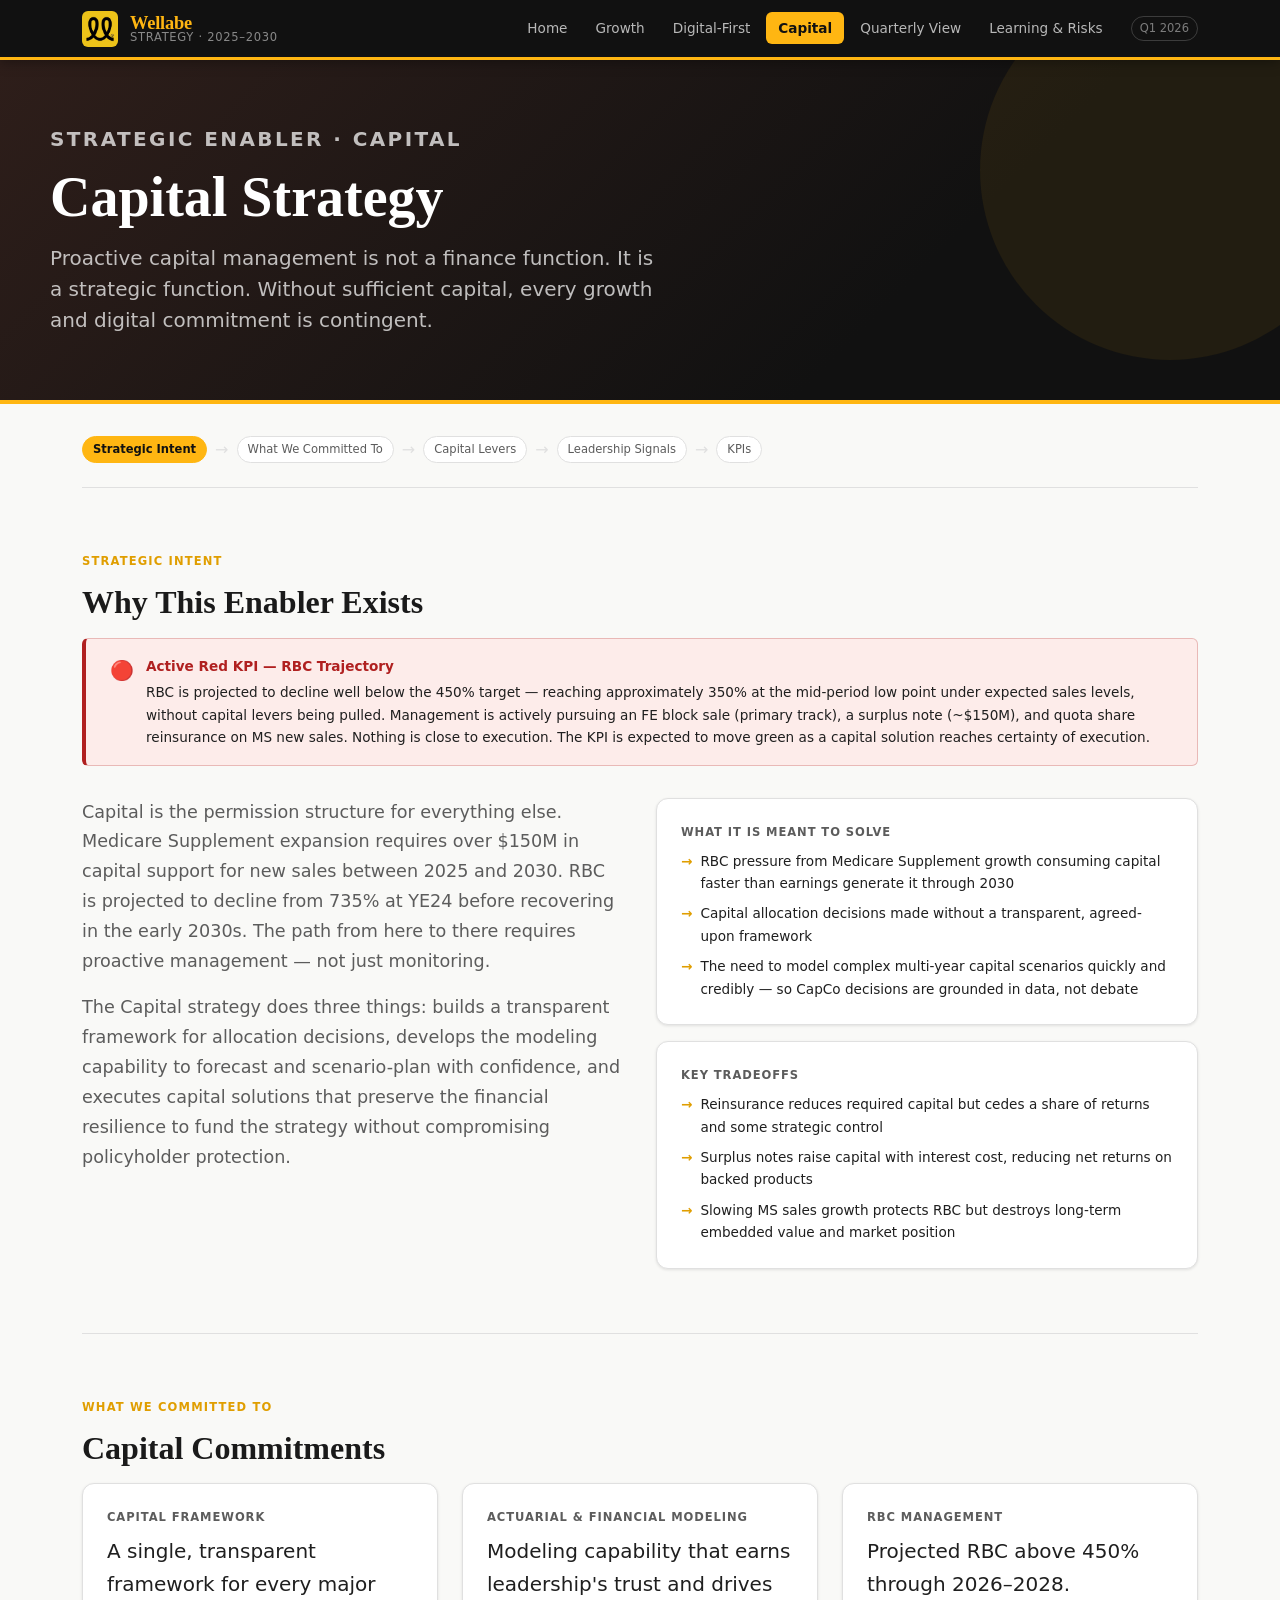
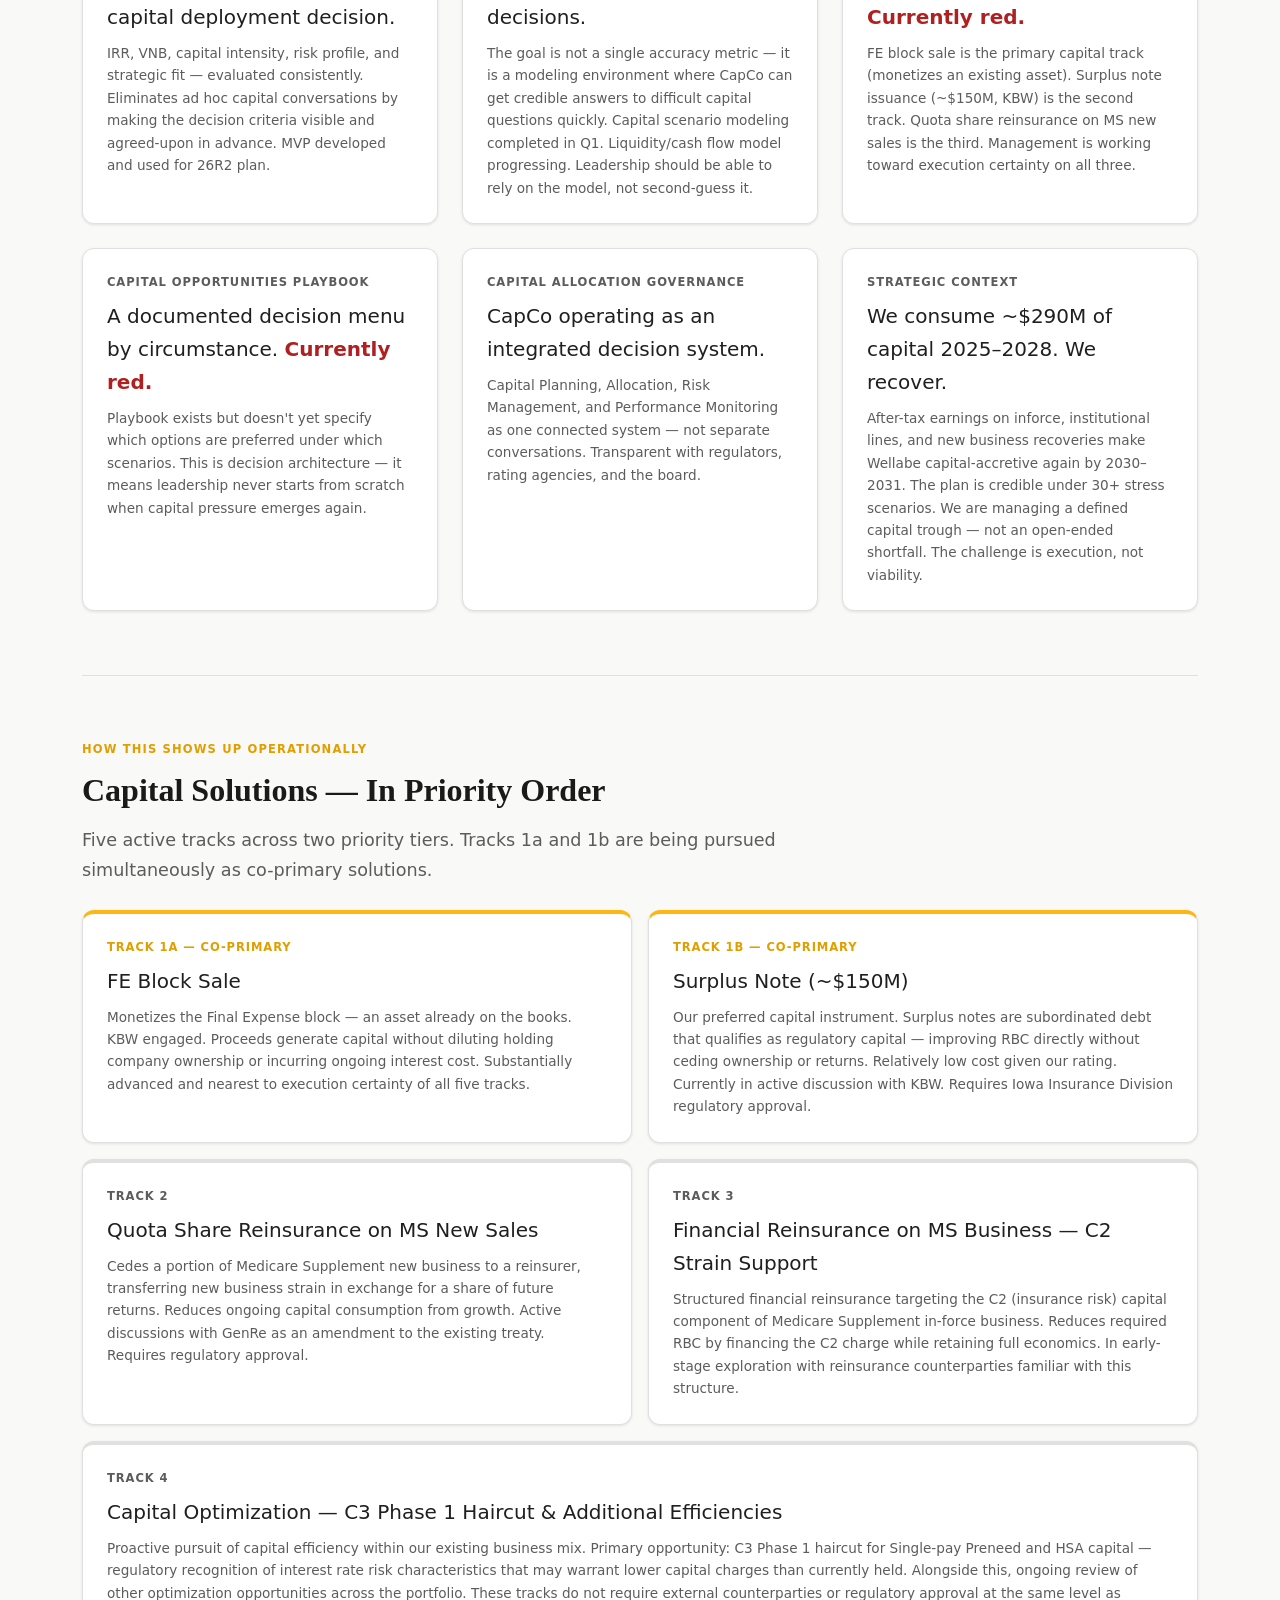
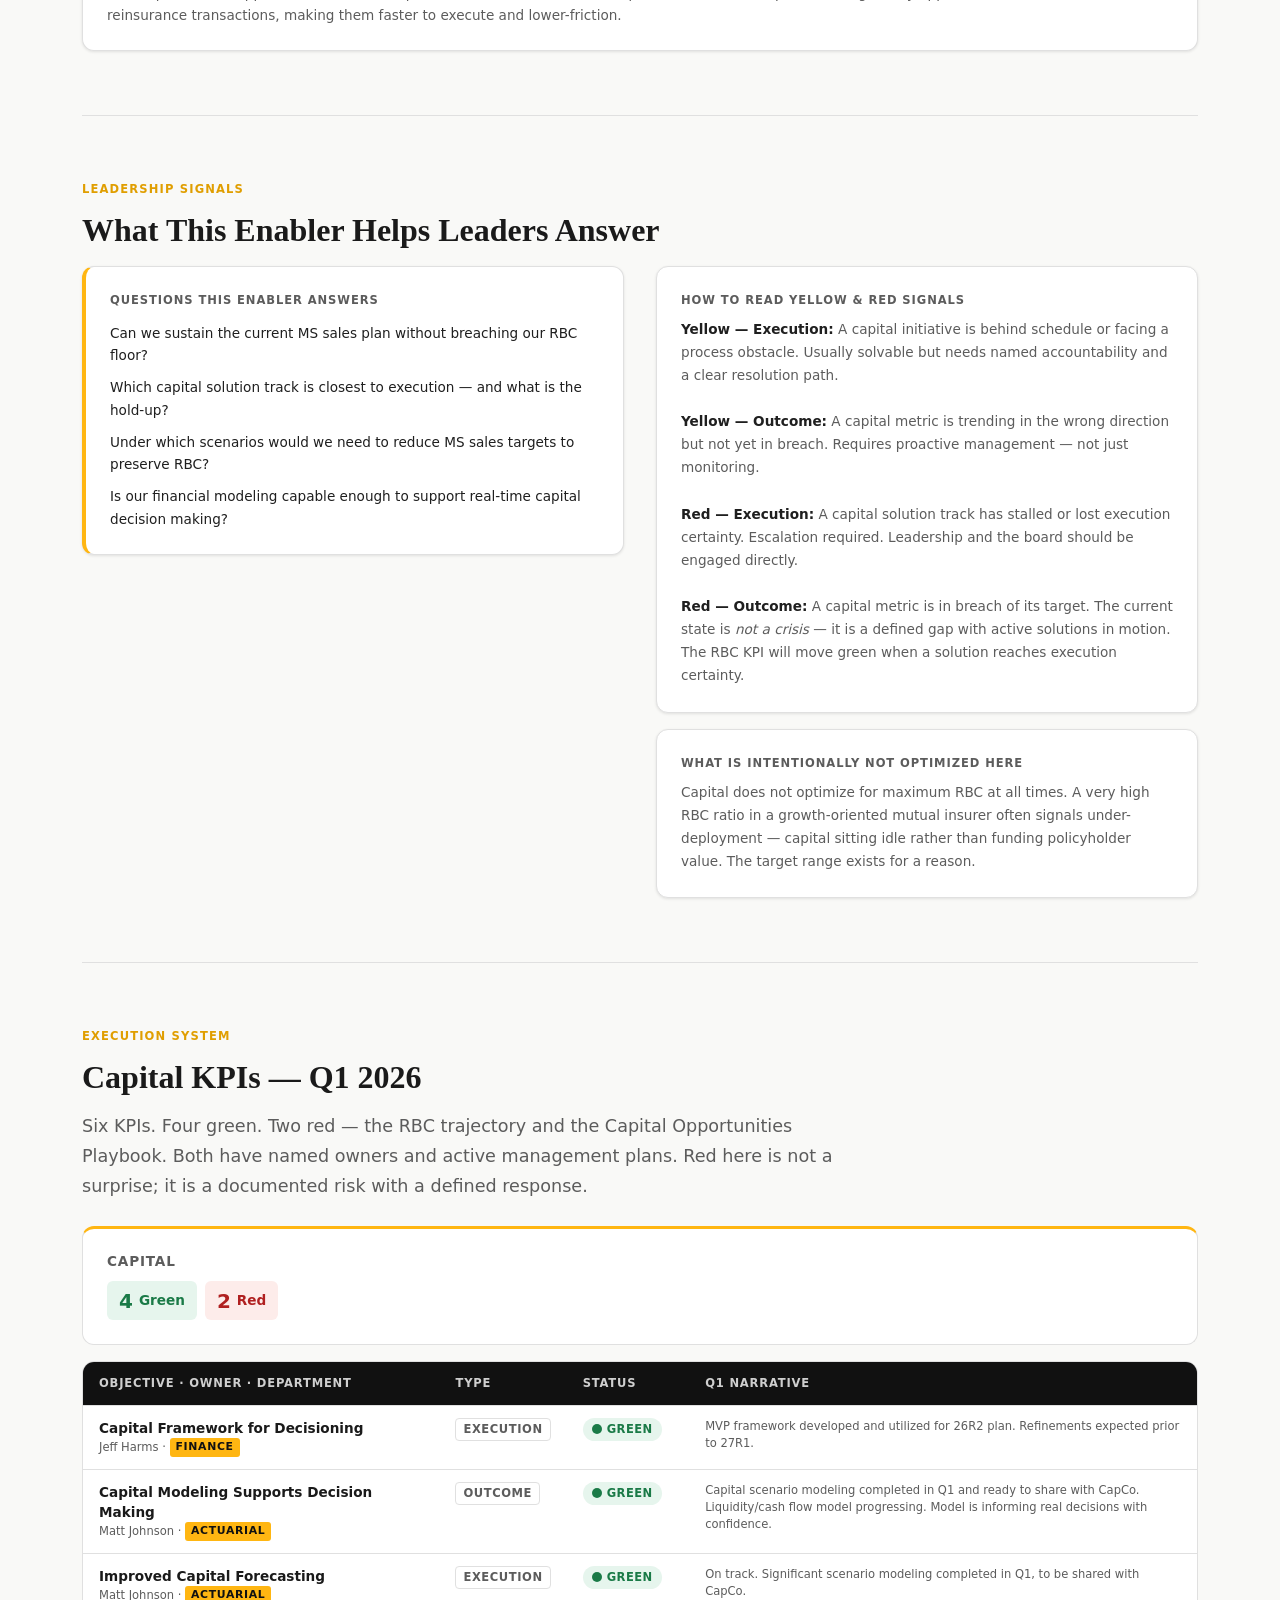
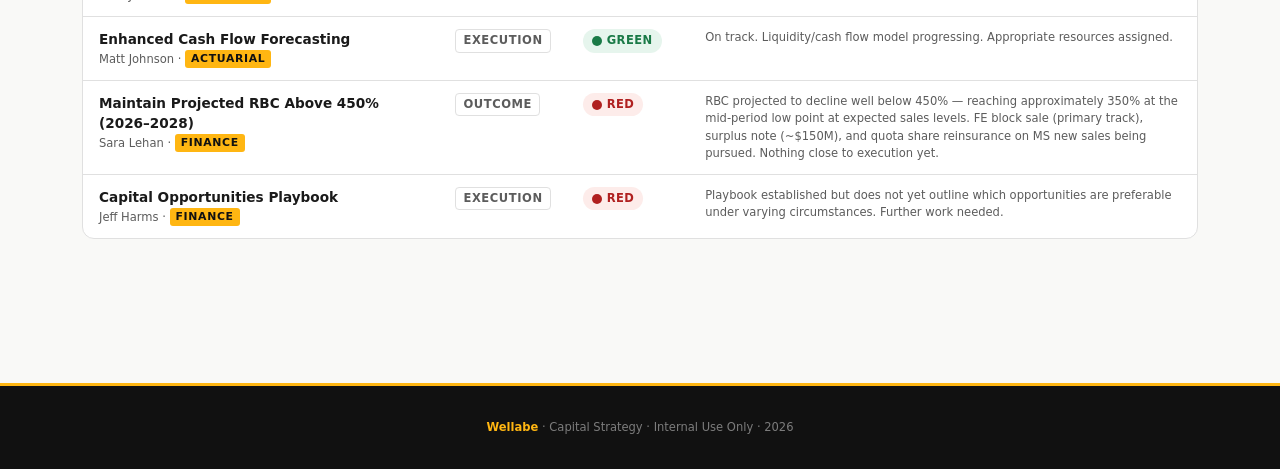
==== commit f1229d72: "Add files via upload" ====
--- a/capital.html
+++ b/capital.html
@@ -121,7 +121,7 @@
         <div class="card">
           <p class="card-label">RBC Management</p>
           <p class="card-title">Projected RBC above 450% through 2026–2028. <span style="color:var(--status-red);font-weight:600;">Currently red.</span></p>
-          <p class="card-body">FE block sale is the primary capital track (monetizes an existing asset). Surplus note issuance (~$150M, RBC Capital Markets) is the second track. Quota share reinsurance on MS new sales is the third. Management is working toward execution certainty on all three.</p>
+          <p class="card-body">FE block sale is the primary capital track (monetizes an existing asset). Surplus note issuance (~$150M, KBW) is the second track. Quota share reinsurance on MS new sales is the third. Management is working toward execution certainty on all three.</p>
         </div>
 
         <div class="card">
@@ -149,25 +149,38 @@
     <section id="levers" class="section" aria-labelledby="levers-heading">
       <p class="section-label">How This Shows Up Operationally</p>
       <h2 class="section-title" id="levers-heading">Capital Solutions — In Priority Order</h2>
-      <p class="section-body" style="margin-bottom:var(--space-5);">Three active tracks, sequenced by proximity to execution and strategic preference.</p>
-      <div class="three-col">
+      <p class="section-body" style="margin-bottom:var(--space-5);">Five active tracks across two priority tiers. Tracks 1a and 1b are being pursued simultaneously as co-primary solutions.</p>
+
+      <div style="display:grid;grid-template-columns:1fr 1fr;gap:var(--space-4);">
 
         <div class="card" style="border-top:4px solid var(--wb-yellow);">
-          <p class="card-label" style="color:var(--wb-yellow-dark);font-weight:700;">Track 1 — Primary</p>
+          <p class="card-label" style="color:var(--wb-yellow-dark);font-weight:700;">Track 1a — Co-Primary</p>
           <p class="card-title">FE Block Sale</p>
-          <p class="card-body">Monetizes the Final Expense block — an asset already on the books. RBC Capital Markets engaged for valuation. Proceeds generate capital without diluting holding company ownership or incurring ongoing interest cost. Closest to execution certainty of the three tracks.</p>
+          <p class="card-body">Monetizes the Final Expense block — an asset already on the books. KBW engaged. Proceeds generate capital without diluting holding company ownership or incurring ongoing interest cost. Substantially advanced and nearest to execution certainty of all five tracks.</p>
+        </div>
+
+        <div class="card" style="border-top:4px solid var(--wb-yellow);">
+          <p class="card-label" style="color:var(--wb-yellow-dark);font-weight:700;">Track 1b — Co-Primary</p>
+          <p class="card-title">Surplus Note (~$150M)</p>
+          <p class="card-body">Our preferred capital instrument. Surplus notes are subordinated debt that qualifies as regulatory capital — improving RBC directly without ceding ownership or returns. Relatively low cost given our rating. Currently in active discussion with KBW. Requires Iowa Insurance Division regulatory approval.</p>
         </div>
 
         <div class="card" style="border-top:4px solid var(--wb-border);">
           <p class="card-label">Track 2</p>
-          <p class="card-title">Surplus Note (~$100M)</p>
-          <p class="card-body">Preferred over traditional debt — viewed more favorably by regulators and rating agencies. Maturity and face value flexibility. Currently in active discussion with RBC Capital Markets. Requires regulatory approval. Adds interest cost but preserves full ownership and operational control.</p>
+          <p class="card-title">Quota Share Reinsurance on MS New Sales</p>
+          <p class="card-body">Cedes a portion of Medicare Supplement new business to a reinsurer, transferring new business strain in exchange for a share of future returns. Reduces ongoing capital consumption from growth. Active discussions with GenRe as an amendment to the existing treaty. Requires regulatory approval.</p>
         </div>
 
         <div class="card" style="border-top:4px solid var(--wb-border);">
           <p class="card-label">Track 3</p>
-          <p class="card-title">Quota Share Reinsurance on MS New Sales</p>
-          <p class="card-body">Cedes a portion of Medicare Supplement new business to a reinsurer, transferring new business strain in exchange for a share of future returns. Reduces ongoing capital consumption from growth. Active discussions with GenRe as an amendment to the existing treaty. Requires regulatory approval.</p>
+          <p class="card-title">Financial Reinsurance on MS Business — C2 Strain Support</p>
+          <p class="card-body">Structured financial reinsurance targeting the C2 (insurance risk) capital component of Medicare Supplement in-force business. Reduces required RBC by financing the C2 charge while retaining full economics. In early-stage exploration with reinsurance counterparties familiar with this structure.</p>
+        </div>
+
+        <div class="card" style="border-top:4px solid var(--wb-border);grid-column:span 2;">
+          <p class="card-label">Track 4</p>
+          <p class="card-title">Capital Optimization — C3 Phase 1 Haircut &amp; Additional Efficiencies</p>
+          <p class="card-body">Proactive pursuit of capital efficiency within our existing business mix. Primary opportunity: C3 Phase 1 haircut for Single-pay Preneed and HSA capital — regulatory recognition of interest rate risk characteristics that may warrant lower capital charges than currently held. Alongside this, ongoing review of other optimization opportunities across the portfolio. These tracks do not require external counterparties or regulatory approval at the same level as reinsurance transactions, making them faster to execute and lower-friction.</p>
         </div>
 
       </div>
